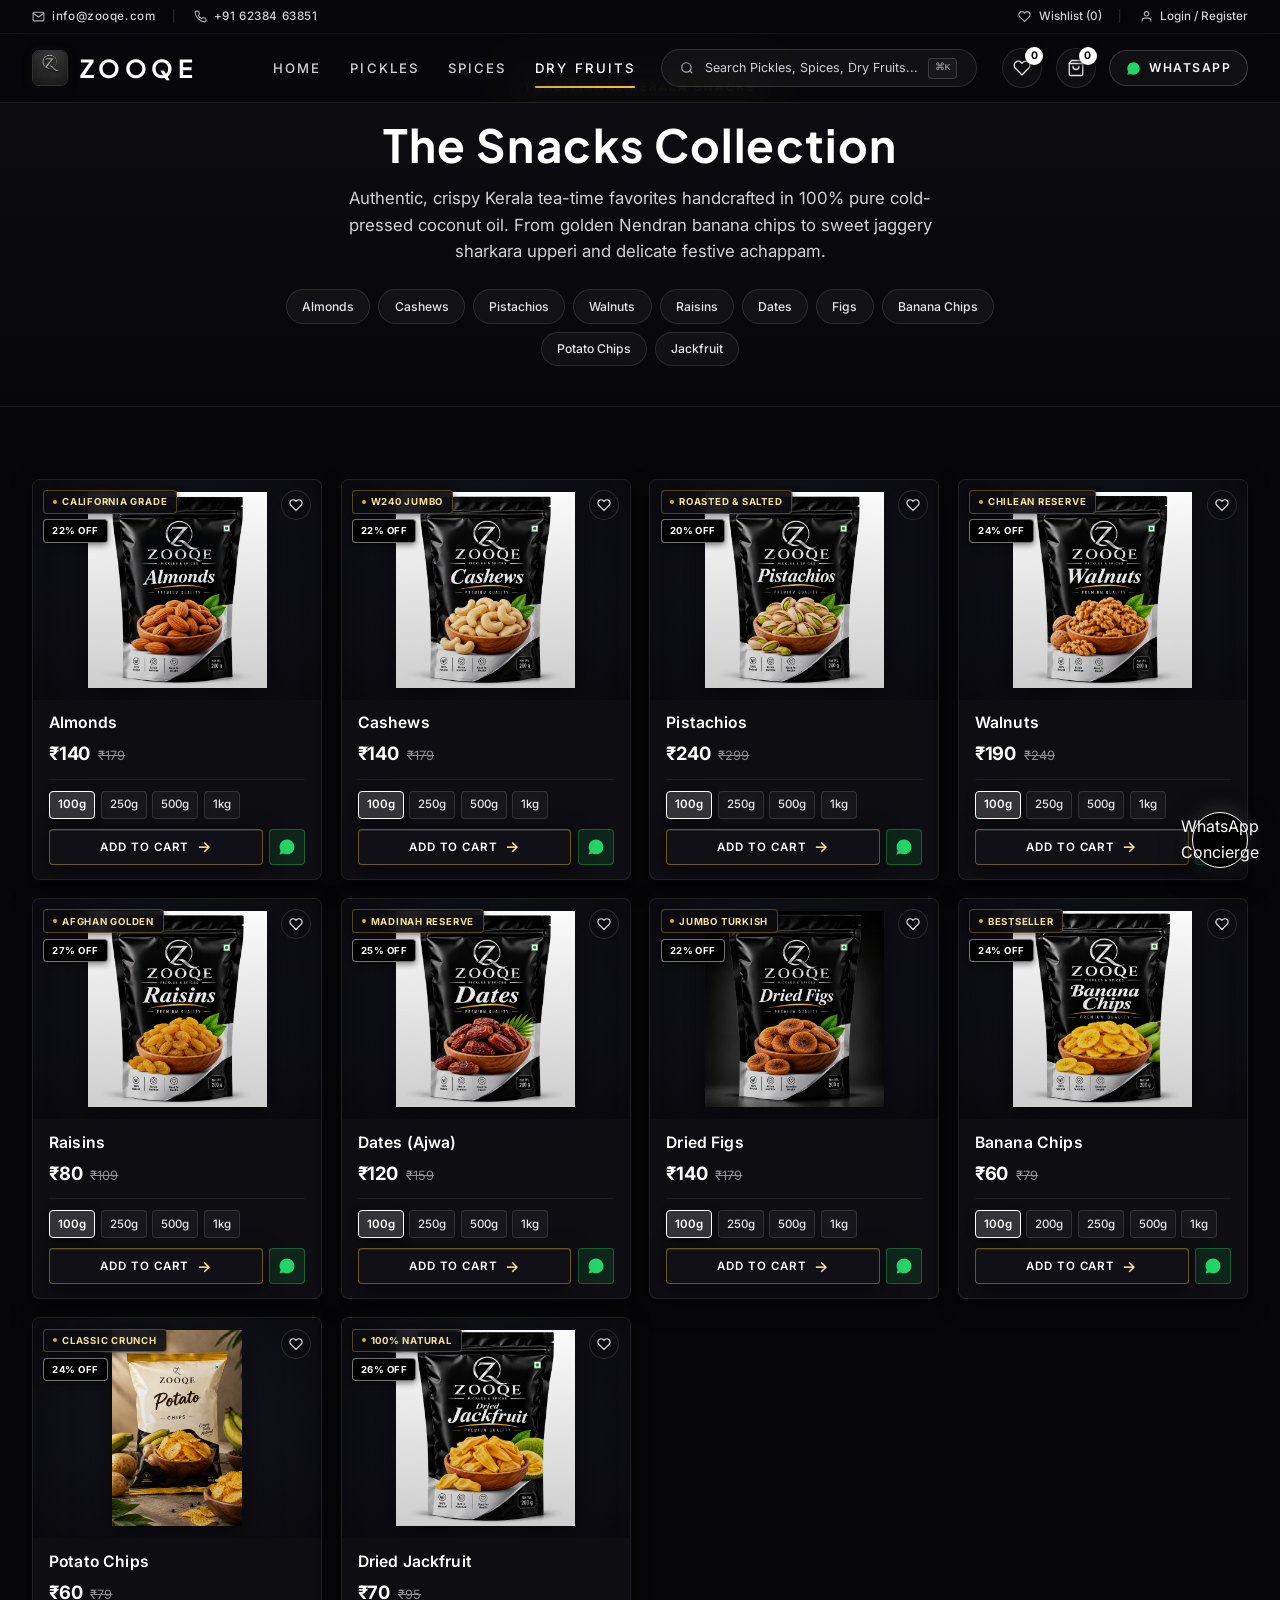
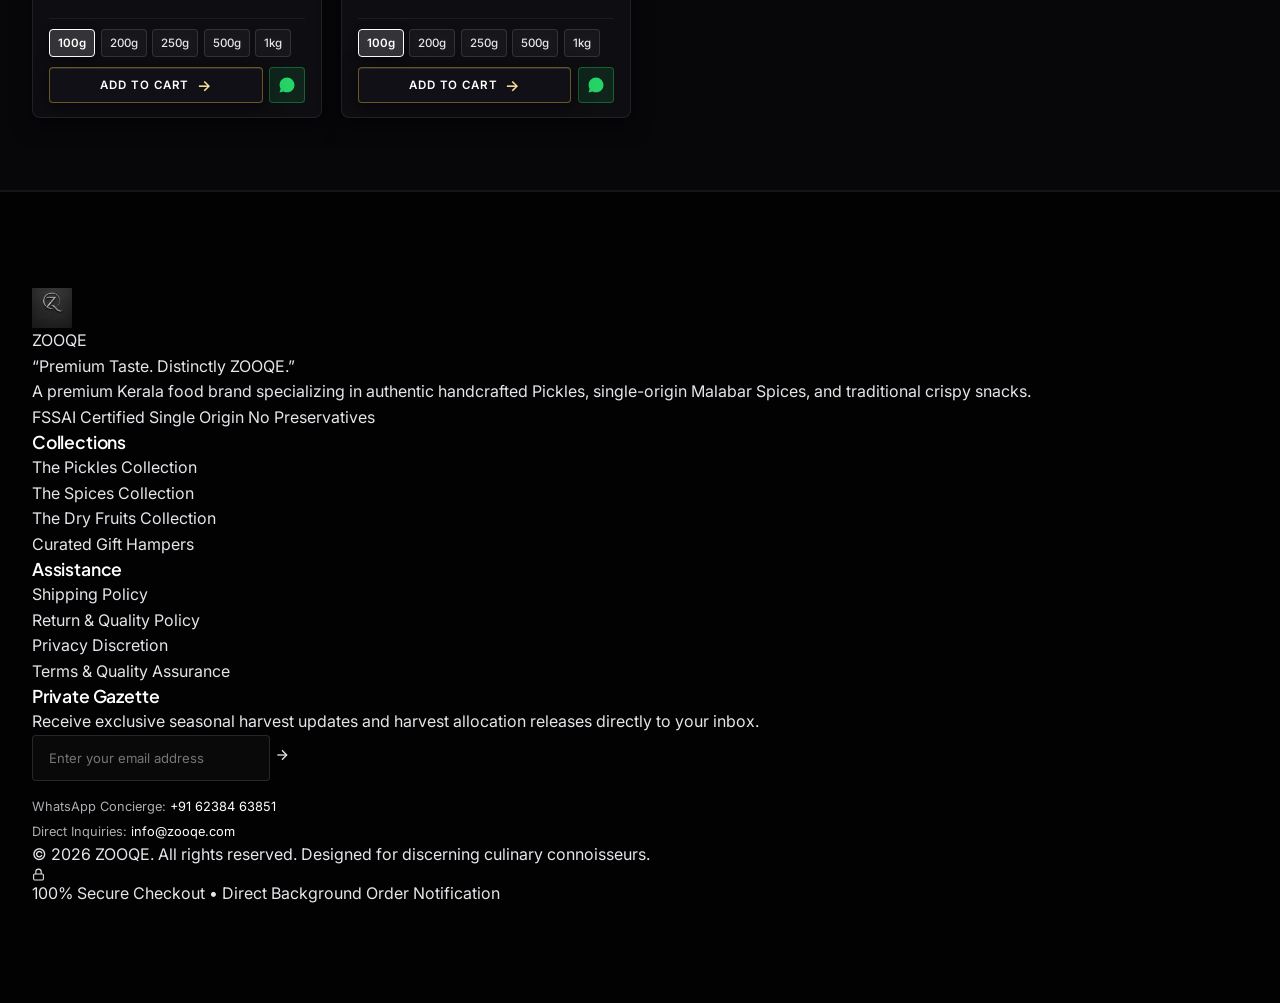
==== dry-fruits.html @ 9f56b043 "Update store UI, pages, components, and assets" ====
<!DOCTYPE html>
<html lang="en">
<head>
  <meta charset="UTF-8" />
  <meta name="viewport" content="width=device-width, initial-scale=1.0, maximum-scale=5.0" />
  <title>Dry Fruits Reserve — Handpicked Premium Nuts & Natural Crisps | ZOOQE</title>
  <meta name="description" content="Discover ZOOQE's premium handpicked dry fruits and nuts: California Almonds, Jumbo Cashews, Pistachios, Walnuts, Afghan Raisins, Ajwa Dates, Figs, and Natural Banana Chips at authentic 100g base pricing." />
  <meta name="keywords" content="Kerala snacks, Banana chips, Nendran upperi, Sharkara upperi, Kerala mixture, Jackfruit chips, Achappam, Kuzhalappam, Pakkavada, Tapioca chips, Coconut oil snacks" />
  <meta name="theme-color" content="#000000" />

  <!-- Open Graph / Social Media -->
  <meta property="og:title" content="Dry Fruits Reserve — Handpicked Premium Nuts & Natural Crisps | ZOOQE" />
  <meta property="og:description" content="Handcrafted Kerala snacks in pure cold-pressed coconut oil. Crispy, authentic, and free from preservatives." />
  <meta property="og:type" content="website" />
  <meta property="og:image" content="assets/logo.png" />

  <!-- Favicon -->
  <link rel="icon" type="image/png" href="assets/logo.png" />
  <link rel="apple-touch-icon" href="assets/logo.png" />

  <!-- Preconnect to Google Fonts -->
  <link rel="preconnect" href="https://fonts.googleapis.com" />
  <link rel="preconnect" href="https://fonts.gstatic.com" crossorigin />

  <!-- Master Stylesheet -->
  <link rel="stylesheet" href="css/main.css?v=2.3" />
</head>
<body>

  <!-- Page Splash Loading Screen -->
  <div id="page-loader" class="page-loader">
    <div class="loader-logo-wrap">
      <img src="assets/logo.png" alt="ZOOQE Monogram" class="loader-logo-img" />
    </div>
    <div class="loader-brand-title">ZOOQE</div>
    <div class="loader-bar"></div>
  </div>

  <!-- Global Backdrop for Drawers -->
  <div id="drawer-backdrop" class="drawer-backdrop"></div>

  <!-- Sticky Luxury Navigation Header with Top Utility Bar -->
  <header id="site-header" class="site-header">
    <!-- Top Utility Bar -->
    <div class="top-utility-bar">
      <div class="top-utility-inner">
        <div class="topbar-left">
          <a href="mailto:info@zooqe.com" class="topbar-link">
            <svg viewBox="0 0 24 24" width="13" height="13" fill="none" stroke="currentColor" stroke-width="2">
              <path d="M4 4h16c1.1 0 2 .9 2 2v12c0 1.1-.9 2-2 2H4c-1.1-0-2-.9-2-2V6c0-1.1.9-2 2-2z"></path>
              <polyline points="22,6 12,13 2,6"></polyline>
            </svg>
            <span>info@zooqe.com</span>
          </a>
          <span class="topbar-sep">|</span>
          <a href="tel:+916238463851" class="topbar-link">
            <svg viewBox="0 0 24 24" width="13" height="13" fill="none" stroke="currentColor" stroke-width="2">
              <path d="M22 16.92v3a2 2 0 0 1-2.18 2 19.79 19.79 0 0 1-8.63-3.07 19.5 19.5 0 0 1-6-6 19.79 19.79 0 0 1-3.07-8.67A2 2 0 0 1 4.11 2h3a2 2 0 0 1 2 1.72 12.84 12.84 0 0 0 .7 2.81 2 2 0 0 1-.45 2.11L8.09 9.91a16 16 0 0 0 6 6l1.27-1.27a2 2 0 0 1 2.11-.45 12.84 12.84 0 0 0 2.81.7A2 2 0 0 1 22 16.92z"></path>
            </svg>
            <span>+91 62384 63851</span>
          </a>
        </div>

        <div class="topbar-right">
          <button type="button" id="topbar-wishlist-link" class="topbar-link topbar-btn">
            <svg viewBox="0 0 24 24" width="13" height="13" fill="none" stroke="currentColor" stroke-width="2">
              <path d="M20.84 4.61a5.5 5.5 0 0 0-7.78 0L12 5.67l-1.06-1.06a5.5 5.5 0 0 0-7.78 7.78l1.06 1.06L12 21.23l7.78-7.78 1.06-1.06a5.5 5.5 0 0 0 0-7.78z"></path>
            </svg>
            <span>Wishlist (<span id="topbar-wishlist-count">0</span>)</span>
          </button>
          <span class="topbar-sep">|</span>
          <button type="button" id="topbar-auth-btn" class="topbar-link topbar-btn topbar-auth-btn">
            <svg viewBox="0 0 24 24" width="13" height="13" fill="none" stroke="currentColor" stroke-width="2">
              <path d="M20 21v-2a4 4 0 0 0-4-4H8a4 4 0 0 0-4 4v2"></path>
              <circle cx="12" cy="7" r="4"></circle>
            </svg>
            <span>Login / Register</span>
          </button>
        </div>
      </div>
    </div>

    <!-- Main Navigation Bar -->
    <div class="navbar-inner">
      <!-- Left: Branding -->
      <a href="index.html" class="nav-brand" aria-label="ZOOQE Home">
        <img src="assets/images/brand/zooqe-emblem.jpg" alt="ZOOQE Emblem" class="nav-brand-emblem" width="36" height="36" />
        <span class="nav-brand-serif">ZOOQE</span>
      </a>

      <!-- Center-Right: Navigation Links, Search, Wishlist, Cart, WhatsApp -->
      <div class="nav-center-right">
        <!-- Desktop Navigation Links: Home, Pickles, Spices, Snacks -->
        <nav class="nav-links" aria-label="Main Navigation">
          <a href="index.html" class="nav-link">Home</a>
          <a href="pickles.html" class="nav-link">Pickles</a>
          <a href="spices.html" class="nav-link">Spices</a>
          <a href="dry-fruits.html" class="nav-link active">Dry Fruits</a>
        </nav>

        <!-- Integrated Pill-Shaped Search Bar -->
        <div class="nav-search-pill" id="nav-search-pill" role="button" tabindex="0" title="Search ZOOQE Products...">
          <svg viewBox="0 0 24 24" width="14" height="14" fill="none" stroke="currentColor" stroke-width="2">
            <circle cx="11" cy="11" r="8"></circle>
            <line x1="21" y1="21" x2="16.65" y2="16.65"></line>
          </svg>
          <span class="nav-search-text">Search Pickles, Spices, Dry Fruits...</span>
          <kbd class="nav-search-kbd">⌘K</kbd>
        </div>

        <!-- Right Action Icons -->
        <div class="nav-actions">
          <button id="nav-search-btn" class="nav-action-btn nav-search-icon-btn" aria-label="Search Catalog" title="Search">
            <svg viewBox="0 0 24 24" fill="none" stroke="currentColor" stroke-linecap="round" stroke-linejoin="round">
              <circle cx="11" cy="11" r="8"></circle>
              <line x1="21" y1="21" x2="16.65" y2="16.65"></line>
            </svg>
          </button>

          <button id="nav-wishlist-btn" class="nav-action-btn" aria-label="View Wishlist" title="Wishlist">
            <svg viewBox="0 0 24 24" fill="none" stroke="currentColor" stroke-linecap="round" stroke-linejoin="round">
              <path d="M20.84 4.61a5.5 5.5 0 0 0-7.78 0L12 5.67l-1.06-1.06a5.5 5.5 0 0 0-7.78 7.78l1.06 1.06L12 21.23l7.78-7.78 1.06-1.06a5.5 5.5 0 0 0 0-7.78z"></path>
            </svg>
            <span id="nav-wishlist-badge" class="nav-badge">0</span>
          </button>

          <button id="nav-cart-btn" class="nav-action-btn" aria-label="View Shopping Cart" title="Cart">
            <svg viewBox="0 0 24 24" fill="none" stroke="currentColor" stroke-linecap="round" stroke-linejoin="round">
              <path d="M6 2L3 6v14a2 2 0 0 0 2 2h14a2 2 0 0 0 2-2V6l-3-4z"></path>
              <line x1="3" y1="6" x2="21" y2="6"></line>
              <path d="M16 10a4 4 0 0 1-8 0"></path>
            </svg>
            <span id="nav-cart-badge" class="nav-badge">0</span>
          </button>

          <button id="nav-whatsapp-btn" class="nav-whatsapp-btn" title="Contact on WhatsApp">
            <svg viewBox="0 0 24 24" fill="currentColor">
              <path d="M12.04 2c-5.46 0-9.91 4.45-9.91 9.91 0 1.75.46 3.45 1.32 4.95L2.05 22l5.25-1.38c1.45.79 3.08 1.21 4.74 1.21 5.46 0 9.91-4.45 9.91-9.91 0-2.65-1.03-5.14-2.9-7.01A9.816 9.816 0 0 0 12.04 2z"></path>
            </svg>
            <span>WHATSAPP</span>
          </button>

          <button id="nav-hamburger" class="nav-hamburger" aria-label="Open Mobile Menu">
            <span></span>
            <span></span>
            <span></span>
          </button>
        </div>
      </div>
    </div>
  </header>

  <!-- Mobile Slide Drawer -->
  <aside id="mobile-drawer" class="mobile-drawer" aria-label="Mobile Navigation">
    <div class="mobile-drawer-header">
      <a href="index.html" class="nav-brand" aria-label="ZOOQE Home">
        <img src="assets/images/brand/zooqe-emblem.jpg" alt="ZOOQE Emblem" class="nav-brand-emblem" width="34" height="34" />
        <span class="nav-brand-serif">ZOOQE</span>
      </a>
      <button id="mobile-drawer-close" class="nav-action-btn" aria-label="Close Menu">✕</button>
    </div>

    <nav class="mobile-drawer-links">
      <a href="index.html" class="mobile-drawer-link">Home <span>→</span></a>
      <a href="pickles.html" class="mobile-drawer-link">Pickles <span>→</span></a>
      <a href="spices.html" class="mobile-drawer-link">Spices <span>→</span></a>
      <a href="snacks.html" class="mobile-drawer-link active">Snacks <span>→</span></a>
      <button type="button" id="mobile-wishlist-btn" class="mobile-drawer-link">Wishlist <span>→</span></button>
      <button type="button" id="mobile-cart-btn" class="mobile-drawer-link">
        Cart <span id="mobile-cart-badge" style="font-size:0.85rem; color:#ffffff;">0</span>
      </button>
      <button type="button" id="mobile-search-btn" class="mobile-drawer-link">Search <span>→</span></button>
    </nav>

    <div class="mobile-drawer-footer">
      <button id="mobile-whatsapp-btn" class="btn-luxury-primary" style="width: 100%; justify-content: center;">
        <svg viewBox="0 0 24 24" width="18" height="18" fill="currentColor">
          <path d="M12.04 2c-5.46 0-9.91 4.45-9.91 9.91 0 1.75.46 3.45 1.32 4.95L2.05 22l5.25-1.38c1.45.79 3.08 1.21 4.74 1.21 5.46 0 9.91-4.45 9.91-9.91 0-2.65-1.03-5.14-2.9-7.01A9.816 9.816 0 0 0 12.04 2z"></path>
        </svg>
        WHATSAPP ENQUIRY
      </button>
    </div>
  </aside>

  <!-- Main Content Wrapper -->
  <main class="site-main">

    <!-- Category Banner Header (Clean, Minimal, Modern) -->
    <section class="category-page-hero">
      <div class="category-hero-inner">
        <div class="category-hero-eyebrow">TRADITIONAL KERALA SNACKS</div>
        <h1 class="category-hero-title">The Snacks Collection</h1>
        <p class="category-hero-desc">
          Authentic, crispy Kerala tea-time favorites handcrafted in 100% pure cold-pressed coconut oil. From golden Nendran banana chips to sweet jaggery sharkara upperi and delicate festive achappam.
        </p>
                <div class="category-quick-filters">
          <a href="#almonds" class="category-filter-pill">Almonds</a>
          <a href="#cashews" class="category-filter-pill">Cashews</a>
          <a href="#pistachios" class="category-filter-pill">Pistachios</a>
          <a href="#walnuts" class="category-filter-pill">Walnuts</a>
          <a href="#raisins" class="category-filter-pill">Raisins</a>
          <a href="#dates-ajwa" class="category-filter-pill">Dates</a>
          <a href="#dried-figs" class="category-filter-pill">Figs</a>
          <a href="#banana-chips" class="category-filter-pill">Banana Chips</a>
          <a href="#potato-chips" class="category-filter-pill">Potato Chips</a>
          <a href="#dried-jackfruit" class="category-filter-pill">Jackfruit</a>
        </div>
      </div>
    </section>

    <!-- Snacks Grid Section (Displays 8 Authentic Kerala Snacks) -->
    <section class="snacks-collection-section" style="border-top: none;">
      <div class="section-container">

        <div class="snacks-grid dryfruits-grid">

          <!-- 1. Almonds -->
          <div class="snack-card dryfruit-card" id="almonds" data-product-id="almonds">
            <div class="snack-card-media-wrap">
              <div class="snack-image-aspect">
                <img src="images/almonds.png" alt="ZOOQE Luxury Almonds" class="snack-card-img dryfruit-card-img" loading="lazy" />
                <div class="snack-card-overlay"></div>
              </div>
              <div class="snack-card-badges">
                <div class="snack-card-badge">CALIFORNIA GRADE</div>
                <span class="snack-save-pill">22% OFF</span>
              </div>
              <button type="button" class="snack-card-wishlist-btn" aria-label="Add to Wishlist" title="Add to Wishlist">
                <svg viewBox="0 0 24 24" fill="none" stroke="currentColor" stroke-width="2">
                  <path d="M20.84 4.61a5.5 5.5 0 0 0-7.78 0L12 5.67l-1.06-1.06a5.5 5.5 0 0 0-7.78 7.78l1.06 1.06L12 21.23l7.78-7.78 1.06-1.06a5.5 5.5 0 0 0 0-7.78z"></path>
                </svg>
              </button>
            </div>
            <div class="snack-card-content">
              <div class="snack-card-top-info">
                <h3 class="snack-card-title">Almonds</h3>
                <div class="snack-card-pricing-row">
                  <div class="snack-price-cluster">
                    <span class="snack-current-price">₹140</span>
                    <span class="snack-mrp-price">₹179</span>
                  </div>
                </div>
              </div>
              <div class="snack-card-bottom-block">
                <div class="snack-weight-selector-wrap">
                  <div class="snack-weight-pills">
                    <button type="button" class="snack-weight-btn active" data-size="100g" data-price="140" data-mrp="179">100g</button>
                    <button type="button" class="snack-weight-btn" data-size="250g" data-price="350" data-mrp="448">250g</button>
                    <button type="button" class="snack-weight-btn" data-size="500g" data-price="700" data-mrp="895">500g</button>
                    <button type="button" class="snack-weight-btn" data-size="1kg" data-price="1400" data-mrp="1790">1kg</button>
                  </div>
                </div>
                <div class="snack-card-cta-wrap">
                  <div class="card-cta-actions-row">
                    <button type="button" class="btn-archive-cta snack-card-add-btn" data-product-id="almonds">
                      <span class="btn-archive-text">ADD TO CART</span>
                      <span class="btn-archive-arrow">→</span>
                      <span class="btn-archive-underline"></span>
                    </button>
                    <button type="button" class="card-wa-btn snack-card-wa-btn" title="Order on WhatsApp" aria-label="Order Almonds on WhatsApp">
                      <svg viewBox="0 0 24 24" fill="currentColor">
                        <path d="M12.04 2c-5.46 0-9.91 4.45-9.91 9.91 0 1.75.46 3.45 1.32 4.95L2.05 22l5.25-1.38c1.45.79 3.08 1.21 4.74 1.21 5.46 0 9.91-4.45 9.91-9.91 0-2.65-1.03-5.14-2.9-7.01A9.816 9.816 0 0 0 12.04 2z"></path>
                      </svg>
                    </button>
                  </div>
                </div>
              </div>
            </div>
          </div>

          <!-- 2. Cashews -->
          <div class="snack-card dryfruit-card" id="cashews" data-product-id="cashews">
            <div class="snack-card-media-wrap">
              <div class="snack-image-aspect">
                <img src="images/cashews.png" alt="ZOOQE Luxury Cashews" class="snack-card-img dryfruit-card-img" loading="lazy" />
                <div class="snack-card-overlay"></div>
              </div>
              <div class="snack-card-badges">
                <div class="snack-card-badge">W240 JUMBO</div>
                <span class="snack-save-pill">22% OFF</span>
              </div>
              <button type="button" class="snack-card-wishlist-btn" aria-label="Add to Wishlist" title="Add to Wishlist">
                <svg viewBox="0 0 24 24" fill="none" stroke="currentColor" stroke-width="2">
                  <path d="M20.84 4.61a5.5 5.5 0 0 0-7.78 0L12 5.67l-1.06-1.06a5.5 5.5 0 0 0-7.78 7.78l1.06 1.06L12 21.23l7.78-7.78 1.06-1.06a5.5 5.5 0 0 0 0-7.78z"></path>
                </svg>
              </button>
            </div>
            <div class="snack-card-content">
              <div class="snack-card-top-info">
                <h3 class="snack-card-title">Cashews</h3>
                <div class="snack-card-pricing-row">
                  <div class="snack-price-cluster">
                    <span class="snack-current-price">₹140</span>
                    <span class="snack-mrp-price">₹179</span>
                  </div>
                </div>
              </div>
              <div class="snack-card-bottom-block">
                <div class="snack-weight-selector-wrap">
                  <div class="snack-weight-pills">
                    <button type="button" class="snack-weight-btn active" data-size="100g" data-price="140" data-mrp="179">100g</button>
                    <button type="button" class="snack-weight-btn" data-size="250g" data-price="350" data-mrp="448">250g</button>
                    <button type="button" class="snack-weight-btn" data-size="500g" data-price="700" data-mrp="895">500g</button>
                    <button type="button" class="snack-weight-btn" data-size="1kg" data-price="1400" data-mrp="1790">1kg</button>
                  </div>
                </div>
                <div class="snack-card-cta-wrap">
                  <div class="card-cta-actions-row">
                    <button type="button" class="btn-archive-cta snack-card-add-btn" data-product-id="cashews">
                      <span class="btn-archive-text">ADD TO CART</span>
                      <span class="btn-archive-arrow">→</span>
                      <span class="btn-archive-underline"></span>
                    </button>
                    <button type="button" class="card-wa-btn snack-card-wa-btn" title="Order on WhatsApp" aria-label="Order Cashews on WhatsApp">
                      <svg viewBox="0 0 24 24" fill="currentColor">
                        <path d="M12.04 2c-5.46 0-9.91 4.45-9.91 9.91 0 1.75.46 3.45 1.32 4.95L2.05 22l5.25-1.38c1.45.79 3.08 1.21 4.74 1.21 5.46 0 9.91-4.45 9.91-9.91 0-2.65-1.03-5.14-2.9-7.01A9.816 9.816 0 0 0 12.04 2z"></path>
                      </svg>
                    </button>
                  </div>
                </div>
              </div>
            </div>
          </div>

          <!-- 3. Pistachios -->
          <div class="snack-card dryfruit-card" id="pistachios" data-product-id="pistachios">
            <div class="snack-card-media-wrap">
              <div class="snack-image-aspect">
                <img src="images/pistachios.png" alt="ZOOQE Luxury Pistachios" class="snack-card-img dryfruit-card-img" loading="lazy" />
                <div class="snack-card-overlay"></div>
              </div>
              <div class="snack-card-badges">
                <div class="snack-card-badge">ROASTED & SALTED</div>
                <span class="snack-save-pill">20% OFF</span>
              </div>
              <button type="button" class="snack-card-wishlist-btn" aria-label="Add to Wishlist" title="Add to Wishlist">
                <svg viewBox="0 0 24 24" fill="none" stroke="currentColor" stroke-width="2">
                  <path d="M20.84 4.61a5.5 5.5 0 0 0-7.78 0L12 5.67l-1.06-1.06a5.5 5.5 0 0 0-7.78 7.78l1.06 1.06L12 21.23l7.78-7.78 1.06-1.06a5.5 5.5 0 0 0 0-7.78z"></path>
                </svg>
              </button>
            </div>
            <div class="snack-card-content">
              <div class="snack-card-top-info">
                <h3 class="snack-card-title">Pistachios</h3>
                <div class="snack-card-pricing-row">
                  <div class="snack-price-cluster">
                    <span class="snack-current-price">₹240</span>
                    <span class="snack-mrp-price">₹299</span>
                  </div>
                </div>
              </div>
              <div class="snack-card-bottom-block">
                <div class="snack-weight-selector-wrap">
                  <div class="snack-weight-pills">
                    <button type="button" class="snack-weight-btn active" data-size="100g" data-price="240" data-mrp="299">100g</button>
                    <button type="button" class="snack-weight-btn" data-size="250g" data-price="600" data-mrp="748">250g</button>
                    <button type="button" class="snack-weight-btn" data-size="500g" data-price="1200" data-mrp="1495">500g</button>
                    <button type="button" class="snack-weight-btn" data-size="1kg" data-price="2400" data-mrp="2990">1kg</button>
                  </div>
                </div>
                <div class="snack-card-cta-wrap">
                  <div class="card-cta-actions-row">
                    <button type="button" class="btn-archive-cta snack-card-add-btn" data-product-id="pistachios">
                      <span class="btn-archive-text">ADD TO CART</span>
                      <span class="btn-archive-arrow">→</span>
                      <span class="btn-archive-underline"></span>
                    </button>
                    <button type="button" class="card-wa-btn snack-card-wa-btn" title="Order on WhatsApp" aria-label="Order Pistachios on WhatsApp">
                      <svg viewBox="0 0 24 24" fill="currentColor">
                        <path d="M12.04 2c-5.46 0-9.91 4.45-9.91 9.91 0 1.75.46 3.45 1.32 4.95L2.05 22l5.25-1.38c1.45.79 3.08 1.21 4.74 1.21 5.46 0 9.91-4.45 9.91-9.91 0-2.65-1.03-5.14-2.9-7.01A9.816 9.816 0 0 0 12.04 2z"></path>
                      </svg>
                    </button>
                  </div>
                </div>
              </div>
            </div>
          </div>

          <!-- 4. Walnuts -->
          <div class="snack-card dryfruit-card" id="walnuts" data-product-id="walnuts">
            <div class="snack-card-media-wrap">
              <div class="snack-image-aspect">
                <img src="images/walnuts.png" alt="ZOOQE Luxury Walnuts" class="snack-card-img dryfruit-card-img" loading="lazy" />
                <div class="snack-card-overlay"></div>
              </div>
              <div class="snack-card-badges">
                <div class="snack-card-badge">CHILEAN RESERVE</div>
                <span class="snack-save-pill">24% OFF</span>
              </div>
              <button type="button" class="snack-card-wishlist-btn" aria-label="Add to Wishlist" title="Add to Wishlist">
                <svg viewBox="0 0 24 24" fill="none" stroke="currentColor" stroke-width="2">
                  <path d="M20.84 4.61a5.5 5.5 0 0 0-7.78 0L12 5.67l-1.06-1.06a5.5 5.5 0 0 0-7.78 7.78l1.06 1.06L12 21.23l7.78-7.78 1.06-1.06a5.5 5.5 0 0 0 0-7.78z"></path>
                </svg>
              </button>
            </div>
            <div class="snack-card-content">
              <div class="snack-card-top-info">
                <h3 class="snack-card-title">Walnuts</h3>
                <div class="snack-card-pricing-row">
                  <div class="snack-price-cluster">
                    <span class="snack-current-price">₹190</span>
                    <span class="snack-mrp-price">₹249</span>
                  </div>
                </div>
              </div>
              <div class="snack-card-bottom-block">
                <div class="snack-weight-selector-wrap">
                  <div class="snack-weight-pills">
                    <button type="button" class="snack-weight-btn active" data-size="100g" data-price="190" data-mrp="249">100g</button>
                    <button type="button" class="snack-weight-btn" data-size="250g" data-price="475" data-mrp="623">250g</button>
                    <button type="button" class="snack-weight-btn" data-size="500g" data-price="950" data-mrp="1245">500g</button>
                    <button type="button" class="snack-weight-btn" data-size="1kg" data-price="1900" data-mrp="2490">1kg</button>
                  </div>
                </div>
                <div class="snack-card-cta-wrap">
                  <div class="card-cta-actions-row">
                    <button type="button" class="btn-archive-cta snack-card-add-btn" data-product-id="walnuts">
                      <span class="btn-archive-text">ADD TO CART</span>
                      <span class="btn-archive-arrow">→</span>
                      <span class="btn-archive-underline"></span>
                    </button>
                    <button type="button" class="card-wa-btn snack-card-wa-btn" title="Order on WhatsApp" aria-label="Order Walnuts on WhatsApp">
                      <svg viewBox="0 0 24 24" fill="currentColor">
                        <path d="M12.04 2c-5.46 0-9.91 4.45-9.91 9.91 0 1.75.46 3.45 1.32 4.95L2.05 22l5.25-1.38c1.45.79 3.08 1.21 4.74 1.21 5.46 0 9.91-4.45 9.91-9.91 0-2.65-1.03-5.14-2.9-7.01A9.816 9.816 0 0 0 12.04 2z"></path>
                      </svg>
                    </button>
                  </div>
                </div>
              </div>
            </div>
          </div>

          <!-- 5. Raisins -->
          <div class="snack-card dryfruit-card" id="raisins" data-product-id="raisins">
            <div class="snack-card-media-wrap">
              <div class="snack-image-aspect">
                <img src="images/raisins.png" alt="ZOOQE Luxury Raisins" class="snack-card-img dryfruit-card-img" loading="lazy" />
                <div class="snack-card-overlay"></div>
              </div>
              <div class="snack-card-badges">
                <div class="snack-card-badge">AFGHAN GOLDEN</div>
                <span class="snack-save-pill">27% OFF</span>
              </div>
              <button type="button" class="snack-card-wishlist-btn" aria-label="Add to Wishlist" title="Add to Wishlist">
                <svg viewBox="0 0 24 24" fill="none" stroke="currentColor" stroke-width="2">
                  <path d="M20.84 4.61a5.5 5.5 0 0 0-7.78 0L12 5.67l-1.06-1.06a5.5 5.5 0 0 0-7.78 7.78l1.06 1.06L12 21.23l7.78-7.78 1.06-1.06a5.5 5.5 0 0 0 0-7.78z"></path>
                </svg>
              </button>
            </div>
            <div class="snack-card-content">
              <div class="snack-card-top-info">
                <h3 class="snack-card-title">Raisins</h3>
                <div class="snack-card-pricing-row">
                  <div class="snack-price-cluster">
                    <span class="snack-current-price">₹80</span>
                    <span class="snack-mrp-price">₹109</span>
                  </div>
                </div>
              </div>
              <div class="snack-card-bottom-block">
                <div class="snack-weight-selector-wrap">
                  <div class="snack-weight-pills">
                    <button type="button" class="snack-weight-btn active" data-size="100g" data-price="80" data-mrp="109">100g</button>
                    <button type="button" class="snack-weight-btn" data-size="250g" data-price="200" data-mrp="273">250g</button>
                    <button type="button" class="snack-weight-btn" data-size="500g" data-price="400" data-mrp="545">500g</button>
                    <button type="button" class="snack-weight-btn" data-size="1kg" data-price="800" data-mrp="1090">1kg</button>
                  </div>
                </div>
                <div class="snack-card-cta-wrap">
                  <div class="card-cta-actions-row">
                    <button type="button" class="btn-archive-cta snack-card-add-btn" data-product-id="raisins">
                      <span class="btn-archive-text">ADD TO CART</span>
                      <span class="btn-archive-arrow">→</span>
                      <span class="btn-archive-underline"></span>
                    </button>
                    <button type="button" class="card-wa-btn snack-card-wa-btn" title="Order on WhatsApp" aria-label="Order Raisins on WhatsApp">
                      <svg viewBox="0 0 24 24" fill="currentColor">
                        <path d="M12.04 2c-5.46 0-9.91 4.45-9.91 9.91 0 1.75.46 3.45 1.32 4.95L2.05 22l5.25-1.38c1.45.79 3.08 1.21 4.74 1.21 5.46 0 9.91-4.45 9.91-9.91 0-2.65-1.03-5.14-2.9-7.01A9.816 9.816 0 0 0 12.04 2z"></path>
                      </svg>
                    </button>
                  </div>
                </div>
              </div>
            </div>
          </div>

          <!-- 6. Dates (Ajwa) -->
          <div class="snack-card dryfruit-card" id="dates-ajwa" data-product-id="dates-ajwa">
            <div class="snack-card-media-wrap">
              <div class="snack-image-aspect">
                <img src="images/dates.png" alt="ZOOQE Luxury Dates (Ajwa)" class="snack-card-img dryfruit-card-img" loading="lazy" />
                <div class="snack-card-overlay"></div>
              </div>
              <div class="snack-card-badges">
                <div class="snack-card-badge">MADINAH RESERVE</div>
                <span class="snack-save-pill">25% OFF</span>
              </div>
              <button type="button" class="snack-card-wishlist-btn" aria-label="Add to Wishlist" title="Add to Wishlist">
                <svg viewBox="0 0 24 24" fill="none" stroke="currentColor" stroke-width="2">
                  <path d="M20.84 4.61a5.5 5.5 0 0 0-7.78 0L12 5.67l-1.06-1.06a5.5 5.5 0 0 0-7.78 7.78l1.06 1.06L12 21.23l7.78-7.78 1.06-1.06a5.5 5.5 0 0 0 0-7.78z"></path>
                </svg>
              </button>
            </div>
            <div class="snack-card-content">
              <div class="snack-card-top-info">
                <h3 class="snack-card-title">Dates (Ajwa)</h3>
                <div class="snack-card-pricing-row">
                  <div class="snack-price-cluster">
                    <span class="snack-current-price">₹120</span>
                    <span class="snack-mrp-price">₹159</span>
                  </div>
                </div>
              </div>
              <div class="snack-card-bottom-block">
                <div class="snack-weight-selector-wrap">
                  <div class="snack-weight-pills">
                    <button type="button" class="snack-weight-btn active" data-size="100g" data-price="120" data-mrp="159">100g</button>
                    <button type="button" class="snack-weight-btn" data-size="250g" data-price="300" data-mrp="398">250g</button>
                    <button type="button" class="snack-weight-btn" data-size="500g" data-price="600" data-mrp="795">500g</button>
                    <button type="button" class="snack-weight-btn" data-size="1kg" data-price="1200" data-mrp="1590">1kg</button>
                  </div>
                </div>
                <div class="snack-card-cta-wrap">
                  <div class="card-cta-actions-row">
                    <button type="button" class="btn-archive-cta snack-card-add-btn" data-product-id="dates-ajwa">
                      <span class="btn-archive-text">ADD TO CART</span>
                      <span class="btn-archive-arrow">→</span>
                      <span class="btn-archive-underline"></span>
                    </button>
                    <button type="button" class="card-wa-btn snack-card-wa-btn" title="Order on WhatsApp" aria-label="Order Dates (Ajwa) on WhatsApp">
                      <svg viewBox="0 0 24 24" fill="currentColor">
                        <path d="M12.04 2c-5.46 0-9.91 4.45-9.91 9.91 0 1.75.46 3.45 1.32 4.95L2.05 22l5.25-1.38c1.45.79 3.08 1.21 4.74 1.21 5.46 0 9.91-4.45 9.91-9.91 0-2.65-1.03-5.14-2.9-7.01A9.816 9.816 0 0 0 12.04 2z"></path>
                      </svg>
                    </button>
                  </div>
                </div>
              </div>
            </div>
          </div>

          <!-- 7. Dried Figs -->
          <div class="snack-card dryfruit-card" id="dried-figs" data-product-id="dried-figs">
            <div class="snack-card-media-wrap">
              <div class="snack-image-aspect">
                <img src="images/figs.png" alt="ZOOQE Luxury Dried Figs" class="snack-card-img dryfruit-card-img" loading="lazy" />
                <div class="snack-card-overlay"></div>
              </div>
              <div class="snack-card-badges">
                <div class="snack-card-badge">JUMBO TURKISH</div>
                <span class="snack-save-pill">22% OFF</span>
              </div>
              <button type="button" class="snack-card-wishlist-btn" aria-label="Add to Wishlist" title="Add to Wishlist">
                <svg viewBox="0 0 24 24" fill="none" stroke="currentColor" stroke-width="2">
                  <path d="M20.84 4.61a5.5 5.5 0 0 0-7.78 0L12 5.67l-1.06-1.06a5.5 5.5 0 0 0-7.78 7.78l1.06 1.06L12 21.23l7.78-7.78 1.06-1.06a5.5 5.5 0 0 0 0-7.78z"></path>
                </svg>
              </button>
            </div>
            <div class="snack-card-content">
              <div class="snack-card-top-info">
                <h3 class="snack-card-title">Dried Figs</h3>
                <div class="snack-card-pricing-row">
                  <div class="snack-price-cluster">
                    <span class="snack-current-price">₹140</span>
                    <span class="snack-mrp-price">₹179</span>
                  </div>
                </div>
              </div>
              <div class="snack-card-bottom-block">
                <div class="snack-weight-selector-wrap">
                  <div class="snack-weight-pills">
                    <button type="button" class="snack-weight-btn active" data-size="100g" data-price="140" data-mrp="179">100g</button>
                    <button type="button" class="snack-weight-btn" data-size="250g" data-price="350" data-mrp="448">250g</button>
                    <button type="button" class="snack-weight-btn" data-size="500g" data-price="700" data-mrp="895">500g</button>
                    <button type="button" class="snack-weight-btn" data-size="1kg" data-price="1400" data-mrp="1790">1kg</button>
                  </div>
                </div>
                <div class="snack-card-cta-wrap">
                  <div class="card-cta-actions-row">
                    <button type="button" class="btn-archive-cta snack-card-add-btn" data-product-id="dried-figs">
                      <span class="btn-archive-text">ADD TO CART</span>
                      <span class="btn-archive-arrow">→</span>
                      <span class="btn-archive-underline"></span>
                    </button>
                    <button type="button" class="card-wa-btn snack-card-wa-btn" title="Order on WhatsApp" aria-label="Order Dried Figs on WhatsApp">
                      <svg viewBox="0 0 24 24" fill="currentColor">
                        <path d="M12.04 2c-5.46 0-9.91 4.45-9.91 9.91 0 1.75.46 3.45 1.32 4.95L2.05 22l5.25-1.38c1.45.79 3.08 1.21 4.74 1.21 5.46 0 9.91-4.45 9.91-9.91 0-2.65-1.03-5.14-2.9-7.01A9.816 9.816 0 0 0 12.04 2z"></path>
                      </svg>
                    </button>
                  </div>
                </div>
              </div>
            </div>
          </div>

          <!-- 8. Banana Chips -->
          <div class="snack-card dryfruit-card" id="banana-chips" data-product-id="banana-chips">
            <div class="snack-card-media-wrap">
              <div class="snack-image-aspect">
                <img src="images/banana-chips.jpg" alt="ZOOQE Authentic Kerala Golden Banana Chips" class="snack-card-img dryfruit-card-img" loading="lazy" />
                <div class="snack-card-overlay"></div>
              </div>
              <div class="snack-card-badges">
                <div class="snack-card-badge">BESTSELLER</div>
                <span class="snack-save-pill">24% OFF</span>
              </div>
              <button type="button" class="snack-card-wishlist-btn" aria-label="Add to Wishlist" title="Add to Wishlist">
                <svg viewBox="0 0 24 24" fill="none" stroke="currentColor" stroke-width="2">
                  <path d="M20.84 4.61a5.5 5.5 0 0 0-7.78 0L12 5.67l-1.06-1.06a5.5 5.5 0 0 0-7.78 7.78l1.06 1.06L12 21.23l7.78-7.78 1.06-1.06a5.5 5.5 0 0 0 0-7.78z"></path>
                </svg>
              </button>
            </div>
            <div class="snack-card-content">
              <div class="snack-card-top-info">
                <h3 class="snack-card-title">Banana Chips</h3>
                <div class="snack-card-pricing-row">
                  <div class="snack-price-cluster">
                    <span class="snack-current-price">₹60</span>
                    <span class="snack-mrp-price">₹79</span>
                  </div>
                </div>
              </div>
              <div class="snack-card-bottom-block">
                <div class="snack-weight-selector-wrap">
                  <div class="snack-weight-pills">
                    <button type="button" class="snack-weight-btn active" data-size="100g" data-price="60" data-mrp="79">100g</button>
                    <button type="button" class="snack-weight-btn" data-size="200g" data-price="120" data-mrp="158">200g</button>
                    <button type="button" class="snack-weight-btn" data-size="250g" data-price="150" data-mrp="198">250g</button>
                    <button type="button" class="snack-weight-btn" data-size="500g" data-price="300" data-mrp="395">500g</button>
                    <button type="button" class="snack-weight-btn" data-size="1kg" data-price="600" data-mrp="790">1kg</button>
                  </div>
                </div>
                <div class="snack-card-cta-wrap">
                  <div class="card-cta-actions-row">
                    <button type="button" class="btn-archive-cta snack-card-add-btn" data-product-id="banana-chips">
                      <span class="btn-archive-text">ADD TO CART</span>
                      <span class="btn-archive-arrow">→</span>
                      <span class="btn-archive-underline"></span>
                    </button>
                    <button type="button" class="card-wa-btn snack-card-wa-btn" title="Order on WhatsApp" aria-label="Order Banana Chips on WhatsApp">
                      <svg viewBox="0 0 24 24" fill="currentColor">
                        <path d="M12.04 2c-5.46 0-9.91 4.45-9.91 9.91 0 1.75.46 3.45 1.32 4.95L2.05 22l5.25-1.38c1.45.79 3.08 1.21 4.74 1.21 5.46 0 9.91-4.45 9.91-9.91 0-2.65-1.03-5.14-2.9-7.01A9.816 9.816 0 0 0 12.04 2z"></path>
                      </svg>
                    </button>
                  </div>
                </div>
              </div>
            </div>
          </div>

          <!-- 9. Potato Chips -->
          <div class="snack-card dryfruit-card" id="potato-chips" data-product-id="potato-chips">
            <div class="snack-card-media-wrap">
              <div class="snack-image-aspect">
                <img src="images/potato-chips.jpg" alt="ZOOQE Thin-Cut Golden Salted Potato Chips" class="snack-card-img dryfruit-card-img" loading="lazy" />
                <div class="snack-card-overlay"></div>
              </div>
              <div class="snack-card-badges">
                <div class="snack-card-badge">CLASSIC CRUNCH</div>
                <span class="snack-save-pill">24% OFF</span>
              </div>
              <button type="button" class="snack-card-wishlist-btn" aria-label="Add to Wishlist" title="Add to Wishlist">
                <svg viewBox="0 0 24 24" fill="none" stroke="currentColor" stroke-width="2">
                  <path d="M20.84 4.61a5.5 5.5 0 0 0-7.78 0L12 5.67l-1.06-1.06a5.5 5.5 0 0 0-7.78 7.78l1.06 1.06L12 21.23l7.78-7.78 1.06-1.06a5.5 5.5 0 0 0 0-7.78z"></path>
                </svg>
              </button>
            </div>
            <div class="snack-card-content">
              <div class="snack-card-top-info">
                <h3 class="snack-card-title">Potato Chips</h3>
                <div class="snack-card-pricing-row">
                  <div class="snack-price-cluster">
                    <span class="snack-current-price">₹60</span>
                    <span class="snack-mrp-price">₹79</span>
                  </div>
                </div>
              </div>
              <div class="snack-card-bottom-block">
                <div class="snack-weight-selector-wrap">
                  <div class="snack-weight-pills">
                    <button type="button" class="snack-weight-btn active" data-size="100g" data-price="60" data-mrp="79">100g</button>
                    <button type="button" class="snack-weight-btn" data-size="200g" data-price="120" data-mrp="158">200g</button>
                    <button type="button" class="snack-weight-btn" data-size="250g" data-price="150" data-mrp="198">250g</button>
                    <button type="button" class="snack-weight-btn" data-size="500g" data-price="300" data-mrp="395">500g</button>
                    <button type="button" class="snack-weight-btn" data-size="1kg" data-price="600" data-mrp="790">1kg</button>
                  </div>
                </div>
                <div class="snack-card-cta-wrap">
                  <div class="card-cta-actions-row">
                    <button type="button" class="btn-archive-cta snack-card-add-btn" data-product-id="potato-chips">
                      <span class="btn-archive-text">ADD TO CART</span>
                      <span class="btn-archive-arrow">→</span>
                      <span class="btn-archive-underline"></span>
                    </button>
                    <button type="button" class="card-wa-btn snack-card-wa-btn" title="Order on WhatsApp" aria-label="Order Potato Chips on WhatsApp">
                      <svg viewBox="0 0 24 24" fill="currentColor">
                        <path d="M12.04 2c-5.46 0-9.91 4.45-9.91 9.91 0 1.75.46 3.45 1.32 4.95L2.05 22l5.25-1.38c1.45.79 3.08 1.21 4.74 1.21 5.46 0 9.91-4.45 9.91-9.91 0-2.65-1.03-5.14-2.9-7.01A9.816 9.816 0 0 0 12.04 2z"></path>
                      </svg>
                    </button>
                  </div>
                </div>
              </div>
            </div>
          </div>

          <!-- 10. Dried Jackfruit -->
          <div class="snack-card dryfruit-card" id="dried-jackfruit" data-product-id="dried-jackfruit">
            <div class="snack-card-media-wrap">
              <div class="snack-image-aspect">
                <img src="images/dried-jackfruit.jpg" alt="ZOOQE Pure Dehydrated Wild Jackfruit" class="snack-card-img dryfruit-card-img" loading="lazy" />
                <div class="snack-card-overlay"></div>
              </div>
              <div class="snack-card-badges">
                <div class="snack-card-badge">100% NATURAL</div>
                <span class="snack-save-pill">26% OFF</span>
              </div>
              <button type="button" class="snack-card-wishlist-btn" aria-label="Add to Wishlist" title="Add to Wishlist">
                <svg viewBox="0 0 24 24" fill="none" stroke="currentColor" stroke-width="2">
                  <path d="M20.84 4.61a5.5 5.5 0 0 0-7.78 0L12 5.67l-1.06-1.06a5.5 5.5 0 0 0-7.78 7.78l1.06 1.06L12 21.23l7.78-7.78 1.06-1.06a5.5 5.5 0 0 0 0-7.78z"></path>
                </svg>
              </button>
            </div>
            <div class="snack-card-content">
              <div class="snack-card-top-info">
                <h3 class="snack-card-title">Dried Jackfruit</h3>
                <div class="snack-card-pricing-row">
                  <div class="snack-price-cluster">
                    <span class="snack-current-price">₹70</span>
                    <span class="snack-mrp-price">₹95</span>
                  </div>
                </div>
              </div>
              <div class="snack-card-bottom-block">
                <div class="snack-weight-selector-wrap">
                  <div class="snack-weight-pills">
                    <button type="button" class="snack-weight-btn active" data-size="100g" data-price="70" data-mrp="95">100g</button>
                    <button type="button" class="snack-weight-btn" data-size="200g" data-price="140" data-mrp="190">200g</button>
                    <button type="button" class="snack-weight-btn" data-size="250g" data-price="175" data-mrp="238">250g</button>
                    <button type="button" class="snack-weight-btn" data-size="500g" data-price="350" data-mrp="475">500g</button>
                    <button type="button" class="snack-weight-btn" data-size="1kg" data-price="700" data-mrp="950">1kg</button>
                  </div>
                </div>
                <div class="snack-card-cta-wrap">
                  <div class="card-cta-actions-row">
                    <button type="button" class="btn-archive-cta snack-card-add-btn" data-product-id="dried-jackfruit">
                      <span class="btn-archive-text">ADD TO CART</span>
                      <span class="btn-archive-arrow">→</span>
                      <span class="btn-archive-underline"></span>
                    </button>
                    <button type="button" class="card-wa-btn snack-card-wa-btn" title="Order on WhatsApp" aria-label="Order Dried Jackfruit on WhatsApp">
                      <svg viewBox="0 0 24 24" fill="currentColor">
                        <path d="M12.04 2c-5.46 0-9.91 4.45-9.91 9.91 0 1.75.46 3.45 1.32 4.95L2.05 22l5.25-1.38c1.45.79 3.08 1.21 4.74 1.21 5.46 0 9.91-4.45 9.91-9.91 0-2.65-1.03-5.14-2.9-7.01A9.816 9.816 0 0 0 12.04 2z"></path>
                      </svg>
                    </button>
                  </div>
                </div>
              </div>
            </div>
          </div>

        </div>
      </div>
    </section>

  </main>

  <!-- Luxury Brand Footer -->
  <footer class="site-footer">
    <div class="footer-top">
      <div class="footer-container">
        <!-- Col 1: Brand Story & Monogram -->
        <div class="footer-col footer-col-brand">
          <a href="index.html" class="footer-brand" aria-label="ZOOQE Home">
            <img src="assets/images/brand/zooqe-emblem.jpg" alt="ZOOQE Emblem" class="footer-brand-emblem" width="40" height="40" />
            <span class="footer-brand-serif">ZOOQE</span>
          </a>
          <p class="footer-tagline">“Premium Taste. Distinctly ZOOQE.”</p>
          <p class="footer-desc">
            A premium Kerala food brand specializing in authentic handcrafted Pickles, single-origin Malabar Spices, and traditional crispy snacks.
          </p>
          <div class="footer-badges">
            <span class="footer-badge">FSSAI Certified</span>
            <span class="footer-badge">Single Origin</span>
            <span class="footer-badge">No Preservatives</span>
          </div>
        </div>

        <!-- Col 2: Collections Navigation -->
        <div class="footer-col">
          <h4 class="footer-heading">Collections</h4>
          <ul class="footer-links">
            <li><a href="pickles.html">The Pickles Collection</a></li>
            <li><a href="spices.html">The Spices Collection</a></li>
            <li><a href="snacks.html">The Dry Fruits Collection</a></li>
            <li><a href="index.html#collections">Curated Gift Hampers</a></li>
          </ul>
        </div>

        <!-- Col 3: Customer Care & Policies -->
        <div class="footer-col">
          <h4 class="footer-heading">Assistance</h4>
          <ul class="footer-links">
            <li><a href="javascript:void(0)" data-policy="shipping">Shipping Policy</a></li>
            <li><a href="javascript:void(0)" data-policy="returns">Return & Quality Policy</a></li>
            <li><a href="javascript:void(0)" data-policy="privacy">Privacy Discretion</a></li>
            <li><a href="javascript:void(0)" data-policy="terms">Terms & Quality Assurance</a></li>
          </ul>
        </div>

        <!-- Col 4: Private Gazette VIP Signup & Contact -->
        <div class="footer-col footer-col-gazette">
          <h4 class="footer-heading">Private Gazette</h4>
          <p class="footer-gazette-desc">
            Receive exclusive seasonal harvest updates and harvest allocation releases directly to your inbox.
          </p>
          <form class="footer-vip-form" id="footer-vip-form">
            <div class="footer-vip-input-wrap">
              <input type="email" id="footer-vip-email" class="footer-vip-input" placeholder="Enter your email address" required />
              <button type="submit" class="footer-vip-btn" aria-label="Subscribe">
                <svg viewBox="0 0 24 24" width="16" height="16" fill="none" stroke="currentColor" stroke-width="2">
                  <line x1="5" y1="12" x2="19" y2="12"></line>
                  <polyline points="12 5 19 12 12 19"></polyline>
                </svg>
              </button>
            </div>
          </form>
          <div class="footer-direct-contact" style="margin-top: 1rem;">
            <p style="font-size: 0.8rem; color: var(--silver-500); margin-bottom: 0.25rem;">WhatsApp Concierge: <a href="https://wa.me/916238463851?text=Hello%20ZOOQE" target="_blank" rel="noopener" style="color: #ffffff;">+91 62384 63851</a></p>
            <p style="font-size: 0.8rem; color: var(--silver-500);">Direct Inquiries: <a href="mailto:info@zooqe.com" style="color: #ffffff;">info@zooqe.com</a></p>
          </div>
        </div>
      </div>
    </div>

    <!-- Footer Bottom Legal Strip -->
    <div class="footer-bottom">
      <div class="footer-bottom-inner">
        <p class="footer-copy">© 2026 ZOOQE. All rights reserved. Designed for discerning culinary connoisseurs.</p>
        <p class="footer-secure-note">
          <svg viewBox="0 0 24 24" width="13" height="13" fill="none" stroke="currentColor" stroke-width="2">
            <rect x="3" y="11" width="18" height="11" rx="2" ry="2"></rect>
            <path d="M7 11V7a5 5 0 0 1 10 0v4"></path>
          </svg>
          100% Secure Checkout • Direct Background Order Notification
        </p>
      </div>
    </div>
  </footer>

  <!-- Slide-Over Shopping Cart Drawer Container -->
  <aside id="cart-drawer" class="cart-drawer" aria-label="Shopping Cart">
    <div class="cart-header">
      <div class="cart-title-wrap">
        <h3 class="cart-title">YOUR CART</h3>
        <span id="cart-drawer-count" class="cart-item-count-badge">(0 items)</span>
      </div>
      <button id="cart-drawer-close" class="cart-close-btn" aria-label="Close Cart">✕</button>
    </div>

    <div id="cart-shipping-meter" class="free-shipping-meter"></div>
    <div id="cart-items-container" class="cart-items-list"></div>
    <div id="cart-footer-container" class="cart-footer"></div>
  </aside>

  <!-- Wishlist Slide Drawer Container -->
  <aside id="wishlist-drawer" class="wishlist-drawer" aria-label="Wishlist">
    <div class="wishlist-header">
      <h3 class="wishlist-title">SAVED PRODUCTS</h3>
      <button id="wishlist-drawer-close" class="cart-close-btn" aria-label="Close Wishlist">✕</button>
    </div>
    <div id="wishlist-items-container" class="wishlist-items-list"></div>
  </aside>

  <!-- Floating Corner WhatsApp Concierge Button -->
  <aside aria-label="Customer Support">
    <button id="floating-whatsapp-btn" class="floating-whatsapp-btn" aria-label="Contact Concierge on WhatsApp" title="WhatsApp Concierge">
      <svg viewBox="0 0 24 24" fill="currentColor">
        <path d="M12.04 2c-5.46 0-9.91 4.45-9.91 9.91 0 1.75.46 3.45 1.32 4.95L2.05 22l5.25-1.38c1.45.79 3.08 1.21 4.74 1.21 5.46 0 9.91-4.45 9.91-9.91 0-2.65-1.03-5.14-2.9-7.01A9.816 9.816 0 0 0 12.04 2z"></path>
      </svg>
      <span class="floating-wa-label">WhatsApp Concierge</span>
    </button>
  </aside>

  <!-- Legal / Policy Modal Backdrop -->
  <div id="policy-modal-backdrop" class="policy-modal-backdrop">
    <div class="policy-modal-content">
      <div class="policy-modal-header">
        <h3 id="policy-modal-title" class="policy-modal-title">Policy Information</h3>
        <button id="policy-modal-close" class="policy-modal-close" aria-label="Close Dialog">✕</button>
      </div>
      <div id="policy-modal-body" class="policy-modal-body"></div>
    </div>
  </div>

  <!-- Toast Notification Container -->
  <div id="toast-container" class="toast-container" aria-live="polite"></div>

  <!-- JavaScript Modules Entry -->
  <script type="module" src="js/app.js"></script>

</body>
</html>
---- css/main.css ----
/* Master Stylesheet for ZOOQE Luxury E-Commerce */
@import './variables.css?v=2.2';
@import './reset.css?v=2.2';
@import './typography.css?v=2.2';
@import './components/navbar.css?v=2.2';
@import './components/hero.css?v=2.2';
@import './components/product-card.css?v=2.2';
@import './components/product-details.css?v=2.2';
@import './components/cart-drawer.css?v=2.2';
@import './components/checkout.css?v=2.2';
@import './components/order-confirmed.css?v=2.2';
@import './components/search-filter.css?v=2.2';
@import './components/wishlist.css?v=2.2';
@import './components/review-section.css?v=2.2';
@import './components/about-brand.css?v=2.2';
@import './components/spices-collection.css?v=2.2';
@import './components/toast.css?v=2.2';
@import './components/footer.css?v=2.2';

/* Layout Containers & Sections */
.site-main {
  min-height: 100vh;
  position: relative;
}

.section-container {
  max-width: var(--max-width-container);
  margin: 0 auto;
  padding: 0 2rem;
}

.shop-section {
  padding: 6.5rem 0;
  background: var(--bg-primary);
  position: relative;
}

.section-header, .section-header-center {
  margin-bottom: 2.5rem;
  animation: sectionFadeUp 0.85s var(--ease-luxury) backwards;
}

@keyframes sectionFadeUp {
  0% {
    opacity: 0;
    transform: translateY(16px);
  }
  100% {
    opacity: 1;
    transform: translateY(0);
  }
}

.section-title {
  font-size: clamp(2rem, 3.8vw, 2.75rem);
  font-weight: 700;
  letter-spacing: 0.1em;
  text-transform: uppercase;
  margin-top: 0.5rem;
}

.section-subtitle {
  font-size: 0.95rem;
  color: var(--silver-500);
  max-width: 540px;
  line-height: 1.6;
  margin-top: 0.5rem;
}

/* Luxury Divider */
.silver-divider {
  width: 100%;
  height: 1px;
  background: linear-gradient(90deg, transparent, rgba(255, 255, 255, 0.15), transparent);
  margin: 4rem 0;
}

/* Page Loading Splash Screen */
.page-loader {
  position: fixed;
  top: 0;
  left: 0;
  width: 100%;
  height: 100%;
  background: #000000;
  z-index: var(--z-loader);
  display: flex;
  flex-direction: column;
  align-items: center;
  justify-content: center;
  gap: 1.5rem;
  transition: opacity 0.8s var(--ease-luxury), visibility 0.8s var(--ease-luxury);
}

.page-loader.loaded {
  opacity: 0;
  visibility: hidden;
  pointer-events: none;
}

.loader-logo-wrap {
  width: 80px;
  height: 80px;
  position: relative;
  animation: loaderPulse 2s ease-in-out infinite alternate;
}

.loader-logo-img {
  width: 100%;
  height: 100%;
  object-fit: contain;
  border-radius: var(--radius-md);
  border: none;
  box-shadow: 0 4px 25px rgba(0, 0, 0, 0.8), 0 0 30px rgba(255, 255, 255, 0.15);
}

.loader-brand-title {
  font-family: var(--font-display);
  font-size: 1.4rem;
  letter-spacing: 0.35em;
  text-transform: uppercase;
  background: var(--grad-silver-chrome);
  -webkit-background-clip: text;
  -webkit-text-fill-color: transparent;
  background-clip: text;
}

.loader-bar {
  width: 120px;
  height: 2px;
  background: rgba(255, 255, 255, 0.1);
  border-radius: 2px;
  overflow: hidden;
  position: relative;
}

.loader-bar::after {
  content: '';
  position: absolute;
  top: 0;
  left: -50%;
  width: 50%;
  height: 100%;
  background: #ffffff;
  animation: loaderLine 1.5s infinite ease-in-out;
}

@keyframes loaderPulse {
  0% { transform: scale(0.96); opacity: 0.8; }
  100% { transform: scale(1.04); opacity: 1; }
}

@keyframes loaderLine {
  0% { left: -50%; }
  100% { left: 100%; }
}

/* Utility Classes */
.hidden {
  display: none !important;
}

.sr-only {
  position: absolute;
  width: 1px;
  height: 1px;
  padding: 0;
  margin: -1px;
  overflow: hidden;
  clip: rect(0, 0, 0, 0);
  white-space: nowrap;
  border-width: 0;
}

@media (max-width: 768px) {
  .section-container {
    padding: 0 1.25rem;
  }
  .shop-section {
    padding: 4.5rem 0;
  }
}
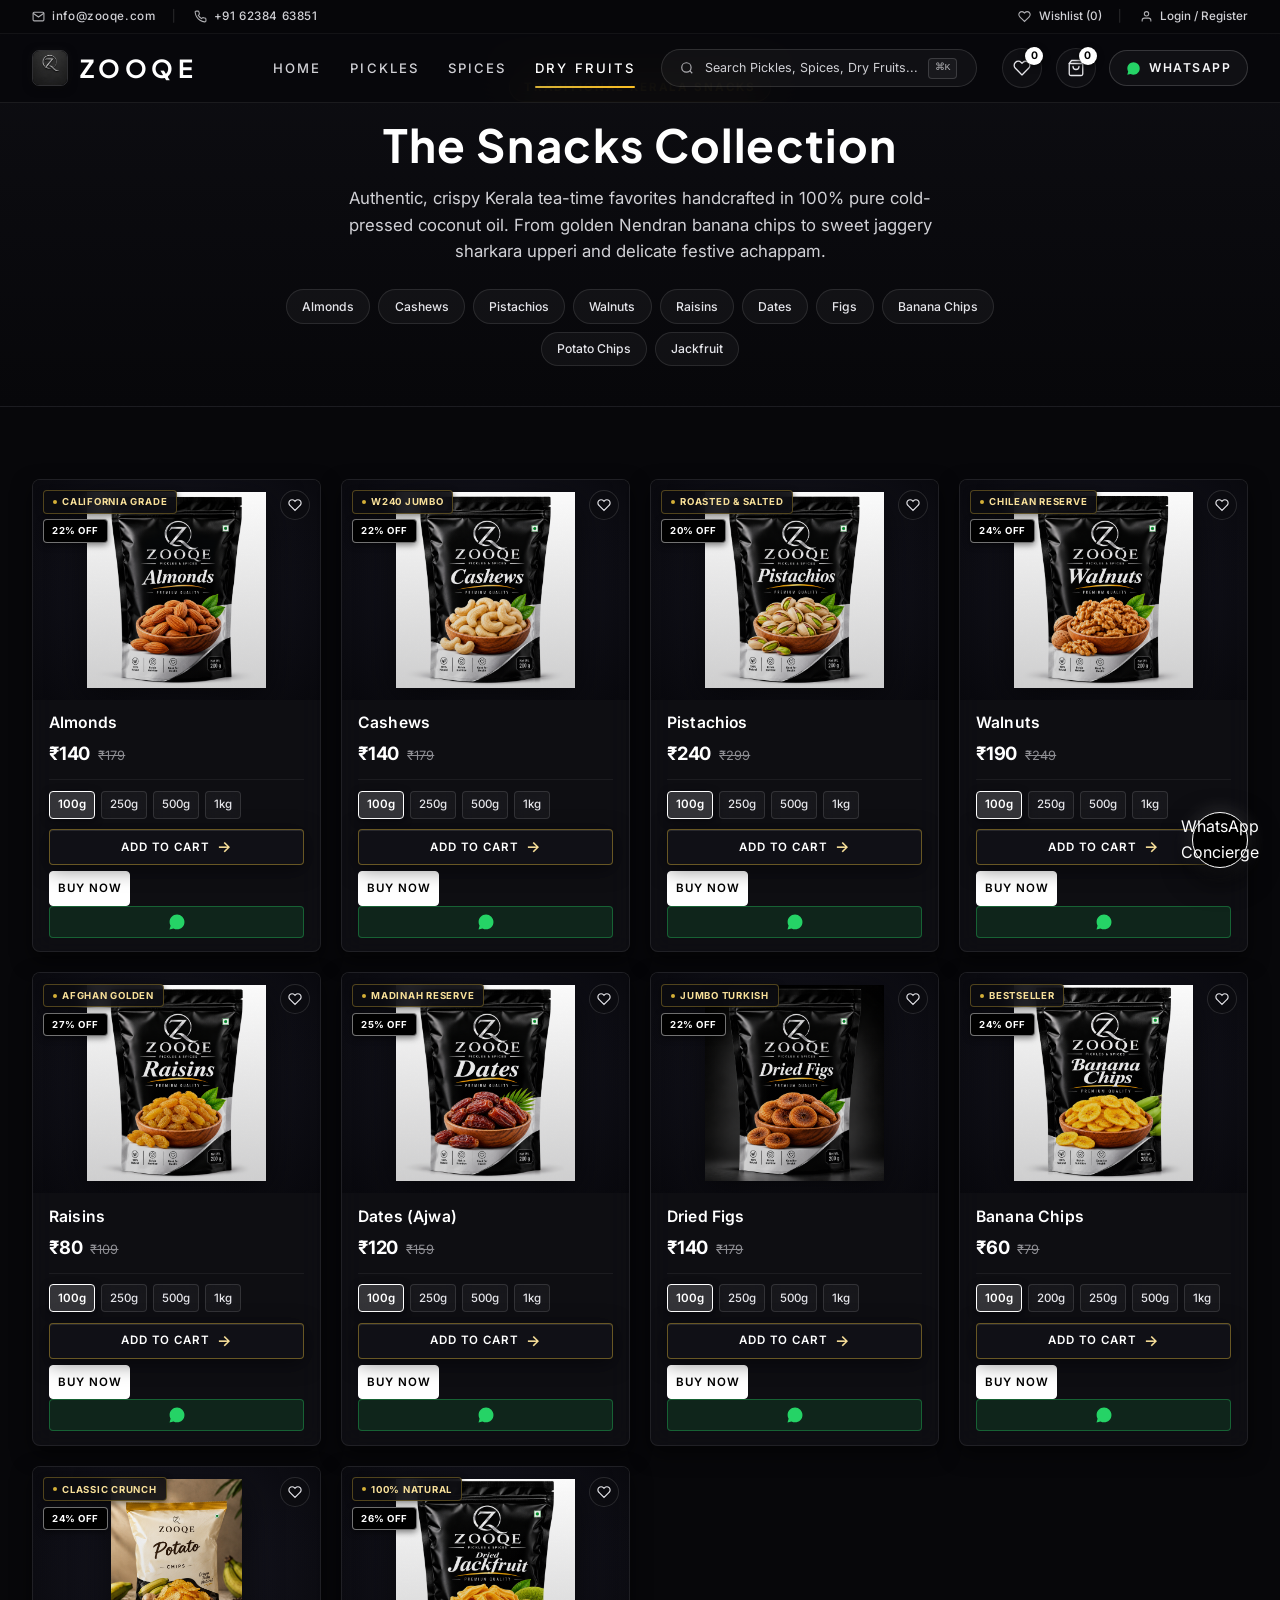
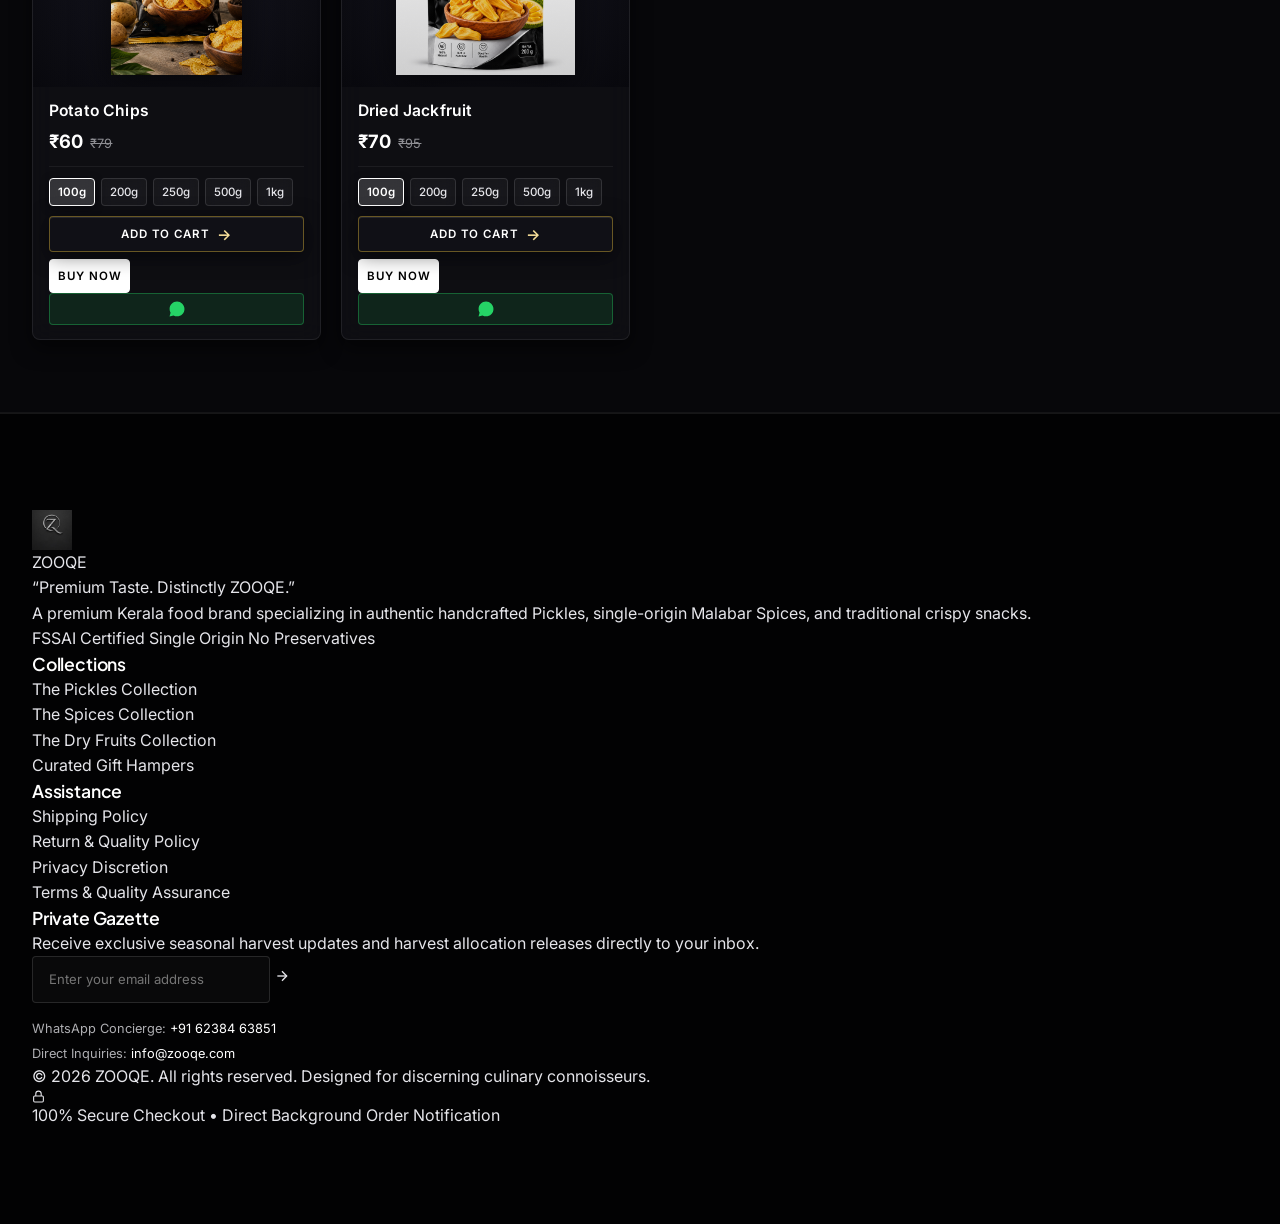
==== commit fdefcc9a: "Update store styles, scripts, and product pages" ====
--- a/dry-fruits.html
+++ b/dry-fruits.html
@@ -2,7 +2,7 @@
 <html lang="en">
 <head>
   <meta charset="UTF-8" />
-  <meta name="viewport" content="width=device-width, initial-scale=1.0, maximum-scale=5.0" />
+  <meta name="viewport" content="width=device-width, initial-scale=1.0">
   <title>Dry Fruits Reserve — Handpicked Premium Nuts & Natural Crisps | ZOOQE</title>
   <meta name="description" content="Discover ZOOQE's premium handpicked dry fruits and nuts: California Almonds, Jumbo Cashews, Pistachios, Walnuts, Afghan Raisins, Ajwa Dates, Figs, and Natural Banana Chips at authentic 100g base pricing." />
   <meta name="keywords" content="Kerala snacks, Banana chips, Nendran upperi, Sharkara upperi, Kerala mixture, Jackfruit chips, Achappam, Kuzhalappam, Pakkavada, Tapioca chips, Coconut oil snacks" />
@@ -35,6 +35,35 @@
     <div class="loader-brand-title">ZOOQE</div>
     <div class="loader-bar"></div>
   </div>
+  <script>
+    (function() {
+      var dismissed = false;
+      function dismissPreloader() {
+        if (dismissed) return;
+        dismissed = true;
+        var loaders = document.querySelectorAll('#page-loader, #preloader, .page-loader, .loader');
+        loaders.forEach(function(l) {
+          if (!l) return;
+          l.classList.add('loaded');
+          l.style.opacity = '0';
+          l.style.pointerEvents = 'none';
+          setTimeout(function() {
+            l.style.display = 'none';
+          }, 400);
+        });
+      }
+
+      if (document.readyState === 'complete' || document.readyState === 'interactive') {
+        setTimeout(dismissPreloader, 200);
+      } else {
+        window.addEventListener('load', function() { setTimeout(dismissPreloader, 300); });
+        document.addEventListener('DOMContentLoaded', function() { setTimeout(dismissPreloader, 500); });
+      }
+
+      // Safety fallback: strictly maximum 1.5s
+      setTimeout(dismissPreloader, 1500);
+    })();
+  </script>
 
   <!-- Global Backdrop for Drawers -->
   <div id="drawer-backdrop" class="drawer-backdrop"></div>
@@ -257,11 +286,16 @@
                       <span class="btn-archive-arrow">→</span>
                       <span class="btn-archive-underline"></span>
                     </button>
-                    <button type="button" class="card-wa-btn snack-card-wa-btn" title="Order on WhatsApp" aria-label="Order Almonds on WhatsApp">
+                    <div class="card-secondary-row">
+                      <button type="button" class="btn-card-buy-now card-buy-btn snack-card-buy-btn" data-product-id="almonds">
+                      <span>BUY NOW</span>
+                    </button>
+                      <button type="button" class="card-wa-btn snack-card-wa-btn" title="Order on WhatsApp" aria-label="Order Almonds on WhatsApp">
                       <svg viewBox="0 0 24 24" fill="currentColor">
                         <path d="M12.04 2c-5.46 0-9.91 4.45-9.91 9.91 0 1.75.46 3.45 1.32 4.95L2.05 22l5.25-1.38c1.45.79 3.08 1.21 4.74 1.21 5.46 0 9.91-4.45 9.91-9.91 0-2.65-1.03-5.14-2.9-7.01A9.816 9.816 0 0 0 12.04 2z"></path>
                       </svg>
                     </button>
+                    </div>
                   </div>
                 </div>
               </div>
@@ -311,11 +345,16 @@
                       <span class="btn-archive-arrow">→</span>
                       <span class="btn-archive-underline"></span>
                     </button>
-                    <button type="button" class="card-wa-btn snack-card-wa-btn" title="Order on WhatsApp" aria-label="Order Cashews on WhatsApp">
+                    <div class="card-secondary-row">
+                      <button type="button" class="btn-card-buy-now card-buy-btn snack-card-buy-btn" data-product-id="cashews">
+                      <span>BUY NOW</span>
+                    </button>
+                      <button type="button" class="card-wa-btn snack-card-wa-btn" title="Order on WhatsApp" aria-label="Order Cashews on WhatsApp">
                       <svg viewBox="0 0 24 24" fill="currentColor">
                         <path d="M12.04 2c-5.46 0-9.91 4.45-9.91 9.91 0 1.75.46 3.45 1.32 4.95L2.05 22l5.25-1.38c1.45.79 3.08 1.21 4.74 1.21 5.46 0 9.91-4.45 9.91-9.91 0-2.65-1.03-5.14-2.9-7.01A9.816 9.816 0 0 0 12.04 2z"></path>
                       </svg>
                     </button>
+                    </div>
                   </div>
                 </div>
               </div>
@@ -365,11 +404,16 @@
                       <span class="btn-archive-arrow">→</span>
                       <span class="btn-archive-underline"></span>
                     </button>
-                    <button type="button" class="card-wa-btn snack-card-wa-btn" title="Order on WhatsApp" aria-label="Order Pistachios on WhatsApp">
+                    <div class="card-secondary-row">
+                      <button type="button" class="btn-card-buy-now card-buy-btn snack-card-buy-btn" data-product-id="pistachios">
+                      <span>BUY NOW</span>
+                    </button>
+                      <button type="button" class="card-wa-btn snack-card-wa-btn" title="Order on WhatsApp" aria-label="Order Pistachios on WhatsApp">
                       <svg viewBox="0 0 24 24" fill="currentColor">
                         <path d="M12.04 2c-5.46 0-9.91 4.45-9.91 9.91 0 1.75.46 3.45 1.32 4.95L2.05 22l5.25-1.38c1.45.79 3.08 1.21 4.74 1.21 5.46 0 9.91-4.45 9.91-9.91 0-2.65-1.03-5.14-2.9-7.01A9.816 9.816 0 0 0 12.04 2z"></path>
                       </svg>
                     </button>
+                    </div>
                   </div>
                 </div>
               </div>
@@ -419,11 +463,16 @@
                       <span class="btn-archive-arrow">→</span>
                       <span class="btn-archive-underline"></span>
                     </button>
-                    <button type="button" class="card-wa-btn snack-card-wa-btn" title="Order on WhatsApp" aria-label="Order Walnuts on WhatsApp">
+                    <div class="card-secondary-row">
+                      <button type="button" class="btn-card-buy-now card-buy-btn snack-card-buy-btn" data-product-id="walnuts">
+                      <span>BUY NOW</span>
+                    </button>
+                      <button type="button" class="card-wa-btn snack-card-wa-btn" title="Order on WhatsApp" aria-label="Order Walnuts on WhatsApp">
                       <svg viewBox="0 0 24 24" fill="currentColor">
                         <path d="M12.04 2c-5.46 0-9.91 4.45-9.91 9.91 0 1.75.46 3.45 1.32 4.95L2.05 22l5.25-1.38c1.45.79 3.08 1.21 4.74 1.21 5.46 0 9.91-4.45 9.91-9.91 0-2.65-1.03-5.14-2.9-7.01A9.816 9.816 0 0 0 12.04 2z"></path>
                       </svg>
                     </button>
+                    </div>
                   </div>
                 </div>
               </div>
@@ -473,11 +522,16 @@
                       <span class="btn-archive-arrow">→</span>
                       <span class="btn-archive-underline"></span>
                     </button>
-                    <button type="button" class="card-wa-btn snack-card-wa-btn" title="Order on WhatsApp" aria-label="Order Raisins on WhatsApp">
+                    <div class="card-secondary-row">
+                      <button type="button" class="btn-card-buy-now card-buy-btn snack-card-buy-btn" data-product-id="raisins">
+                      <span>BUY NOW</span>
+                    </button>
+                      <button type="button" class="card-wa-btn snack-card-wa-btn" title="Order on WhatsApp" aria-label="Order Raisins on WhatsApp">
                       <svg viewBox="0 0 24 24" fill="currentColor">
                         <path d="M12.04 2c-5.46 0-9.91 4.45-9.91 9.91 0 1.75.46 3.45 1.32 4.95L2.05 22l5.25-1.38c1.45.79 3.08 1.21 4.74 1.21 5.46 0 9.91-4.45 9.91-9.91 0-2.65-1.03-5.14-2.9-7.01A9.816 9.816 0 0 0 12.04 2z"></path>
                       </svg>
                     </button>
+                    </div>
                   </div>
                 </div>
               </div>
@@ -527,11 +581,16 @@
                       <span class="btn-archive-arrow">→</span>
                       <span class="btn-archive-underline"></span>
                     </button>
-                    <button type="button" class="card-wa-btn snack-card-wa-btn" title="Order on WhatsApp" aria-label="Order Dates (Ajwa) on WhatsApp">
+                    <div class="card-secondary-row">
+                      <button type="button" class="btn-card-buy-now card-buy-btn snack-card-buy-btn" data-product-id="dates-ajwa">
+                      <span>BUY NOW</span>
+                    </button>
+                      <button type="button" class="card-wa-btn snack-card-wa-btn" title="Order on WhatsApp" aria-label="Order Dates (Ajwa) on WhatsApp">
                       <svg viewBox="0 0 24 24" fill="currentColor">
                         <path d="M12.04 2c-5.46 0-9.91 4.45-9.91 9.91 0 1.75.46 3.45 1.32 4.95L2.05 22l5.25-1.38c1.45.79 3.08 1.21 4.74 1.21 5.46 0 9.91-4.45 9.91-9.91 0-2.65-1.03-5.14-2.9-7.01A9.816 9.816 0 0 0 12.04 2z"></path>
                       </svg>
                     </button>
+                    </div>
                   </div>
                 </div>
               </div>
@@ -581,11 +640,16 @@
                       <span class="btn-archive-arrow">→</span>
                       <span class="btn-archive-underline"></span>
                     </button>
-                    <button type="button" class="card-wa-btn snack-card-wa-btn" title="Order on WhatsApp" aria-label="Order Dried Figs on WhatsApp">
+                    <div class="card-secondary-row">
+                      <button type="button" class="btn-card-buy-now card-buy-btn snack-card-buy-btn" data-product-id="dried-figs">
+                      <span>BUY NOW</span>
+                    </button>
+                      <button type="button" class="card-wa-btn snack-card-wa-btn" title="Order on WhatsApp" aria-label="Order Dried Figs on WhatsApp">
                       <svg viewBox="0 0 24 24" fill="currentColor">
                         <path d="M12.04 2c-5.46 0-9.91 4.45-9.91 9.91 0 1.75.46 3.45 1.32 4.95L2.05 22l5.25-1.38c1.45.79 3.08 1.21 4.74 1.21 5.46 0 9.91-4.45 9.91-9.91 0-2.65-1.03-5.14-2.9-7.01A9.816 9.816 0 0 0 12.04 2z"></path>
                       </svg>
                     </button>
+                    </div>
                   </div>
                 </div>
               </div>
@@ -636,11 +700,16 @@
                       <span class="btn-archive-arrow">→</span>
                       <span class="btn-archive-underline"></span>
                     </button>
-                    <button type="button" class="card-wa-btn snack-card-wa-btn" title="Order on WhatsApp" aria-label="Order Banana Chips on WhatsApp">
+                    <div class="card-secondary-row">
+                      <button type="button" class="btn-card-buy-now card-buy-btn snack-card-buy-btn" data-product-id="banana-chips">
+                      <span>BUY NOW</span>
+                    </button>
+                      <button type="button" class="card-wa-btn snack-card-wa-btn" title="Order on WhatsApp" aria-label="Order Banana Chips on WhatsApp">
                       <svg viewBox="0 0 24 24" fill="currentColor">
                         <path d="M12.04 2c-5.46 0-9.91 4.45-9.91 9.91 0 1.75.46 3.45 1.32 4.95L2.05 22l5.25-1.38c1.45.79 3.08 1.21 4.74 1.21 5.46 0 9.91-4.45 9.91-9.91 0-2.65-1.03-5.14-2.9-7.01A9.816 9.816 0 0 0 12.04 2z"></path>
                       </svg>
                     </button>
+                    </div>
                   </div>
                 </div>
               </div>
@@ -691,11 +760,16 @@
                       <span class="btn-archive-arrow">→</span>
                       <span class="btn-archive-underline"></span>
                     </button>
-                    <button type="button" class="card-wa-btn snack-card-wa-btn" title="Order on WhatsApp" aria-label="Order Potato Chips on WhatsApp">
+                    <div class="card-secondary-row">
+                      <button type="button" class="btn-card-buy-now card-buy-btn snack-card-buy-btn" data-product-id="potato-chips">
+                      <span>BUY NOW</span>
+                    </button>
+                      <button type="button" class="card-wa-btn snack-card-wa-btn" title="Order on WhatsApp" aria-label="Order Potato Chips on WhatsApp">
                       <svg viewBox="0 0 24 24" fill="currentColor">
                         <path d="M12.04 2c-5.46 0-9.91 4.45-9.91 9.91 0 1.75.46 3.45 1.32 4.95L2.05 22l5.25-1.38c1.45.79 3.08 1.21 4.74 1.21 5.46 0 9.91-4.45 9.91-9.91 0-2.65-1.03-5.14-2.9-7.01A9.816 9.816 0 0 0 12.04 2z"></path>
                       </svg>
                     </button>
+                    </div>
                   </div>
                 </div>
               </div>
@@ -746,11 +820,16 @@
                       <span class="btn-archive-arrow">→</span>
                       <span class="btn-archive-underline"></span>
                     </button>
-                    <button type="button" class="card-wa-btn snack-card-wa-btn" title="Order on WhatsApp" aria-label="Order Dried Jackfruit on WhatsApp">
+                    <div class="card-secondary-row">
+                      <button type="button" class="btn-card-buy-now card-buy-btn snack-card-buy-btn" data-product-id="dried-jackfruit">
+                      <span>BUY NOW</span>
+                    </button>
+                      <button type="button" class="card-wa-btn snack-card-wa-btn" title="Order on WhatsApp" aria-label="Order Dried Jackfruit on WhatsApp">
                       <svg viewBox="0 0 24 24" fill="currentColor">
                         <path d="M12.04 2c-5.46 0-9.91 4.45-9.91 9.91 0 1.75.46 3.45 1.32 4.95L2.05 22l5.25-1.38c1.45.79 3.08 1.21 4.74 1.21 5.46 0 9.91-4.45 9.91-9.91 0-2.65-1.03-5.14-2.9-7.01A9.816 9.816 0 0 0 12.04 2z"></path>
                       </svg>
                     </button>
+                    </div>
                   </div>
                 </div>
               </div>
--- a/css/main.css
+++ b/css/main.css
@@ -92,10 +92,14 @@
   transition: opacity 0.8s var(--ease-luxury), visibility 0.8s var(--ease-luxury);
 }
 
-.page-loader.loaded {
-  opacity: 0;
-  visibility: hidden;
-  pointer-events: none;
+.page-loader.loaded,
+#page-loader.loaded,
+#preloader.loaded,
+.loader.loaded {
+  opacity: 0 !important;
+  visibility: hidden !important;
+  pointer-events: none !important;
+  display: none !important;
 }
 
 .loader-logo-wrap {
@@ -180,3 +184,1139 @@
     padding: 4.5rem 0;
   }
 }
+
+/* Universal Product Image Containment & Responsive Overflow */
+* {
+  box-sizing: border-box;
+}
+
+html, body {
+  width: 100%;
+  max-width: 100%;
+  overflow-x: hidden;
+}
+
+img {
+  max-width: 100%;
+  height: auto;
+  display: block;
+  object-fit: contain;
+}
+
+.pickle-card-img,
+.spice-card-img,
+.snack-card-img,
+.dryfruit-card-img,
+.product-card-img,
+.product-image {
+  max-width: 100%;
+  height: auto;
+  display: block;
+  object-fit: contain;
+}
+
+
+/* ========================================================
+   Mobile 2-Column Product Grid Override (< 768px)
+   ======================================================== */
+@media screen and (max-width: 768px) {
+  .product-grid,
+  .products-grid,
+  .grid-container,
+  [class*="product-grid"] {
+    display: grid !important;
+    grid-template-columns: repeat(2, minmax(0, 1fr)) !important;
+    gap: 10px !important;
+    padding: 8px !important;
+    width: 100% !important;
+    box-sizing: border-box !important;
+  }
+
+  .product-card,
+  [class*="product-card"] {
+    width: 100% !important;
+    max-width: 100% !important;
+    padding: 8px !important;
+    margin: 0 !important;
+    display: flex !important;
+    flex-direction: column !important;
+    justify-content: space-between !important;
+    box-sizing: border-box !important;
+  }
+
+  .product-card img,
+  .product-card-image img {
+    height: 140px !important;
+    width: 100% !important;
+    object-fit: contain !important;
+    margin-bottom: 6px !important;
+  }
+
+  .product-card h3,
+  .product-card .title,
+  .product-title {
+    font-size: 0.9rem !important;
+    line-height: 1.2 !important;
+    margin: 4px 0 !important;
+    white-space: nowrap !important;
+    overflow: hidden !important;
+    text-overflow: ellipsis !important;
+  }
+
+  .product-card .price,
+  .product-price {
+    font-size: 0.95rem !important;
+    font-weight: 700 !important;
+    margin: 2px 0 6px 0 !important;
+  }
+
+  .weight-selector,
+  .variant-selector,
+  .weight-pills {
+    display: flex !important;
+    flex-wrap: wrap !important;
+    gap: 4px !important;
+    margin-bottom: 8px !important;
+  }
+
+  .weight-selector button,
+  .weight-pill,
+  .variant-pill {
+    padding: 2px 6px !important;
+    font-size: 0.65rem !important;
+    border-radius: 4px !important;
+    min-width: unset !important;
+    line-height: 1.2 !important;
+  }
+
+  .card-actions,
+  .product-card-actions {
+    display: flex !important;
+    gap: 6px !important;
+    width: 100% !important;
+  }
+
+  .add-to-cart-btn,
+  .btn-cart {
+    flex: 1 !important;
+    padding: 6px 4px !important;
+    font-size: 0.72rem !important;
+    font-weight: 600 !important;
+    white-space: nowrap !important;
+    text-align: center !important;
+  }
+
+  .whatsapp-btn,
+  .btn-whatsapp {
+    width: 32px !important;
+    height: 32px !important;
+    padding: 0 !important;
+    display: flex !important;
+    align-items: center !important;
+    justify-content: center !important;
+  }
+}
+
+
+/* ========================================================
+   ZOOQE Mobile Responsive Overrides (< 768px)
+   ======================================================== */
+@media screen and (max-width: 768px) {
+  /* 1. Header Right-Actions Overlap Fix:
+        - WhatsApp text hidden, only icon visible
+        - Flexbox with proper alignment and 8px spacing */
+  .header-actions,
+  .nav-actions,
+  .navbar-inner .nav-actions,
+  .nav-center-right .nav-actions,
+  header .right-actions {
+    display: flex !important;
+    align-items: center !important;
+    gap: 8px !important;
+  }
+
+  /* WhatsApp button in header: hide text, show only icon */
+  #nav-whatsapp-btn,
+  .nav-whatsapp-btn,
+  .header-actions .whatsapp-btn,
+  .nav-actions .whatsapp-btn,
+  .nav-actions button[class*="whatsapp"],
+  .nav-actions a[href*="whatsapp"],
+  header .whatsapp-btn,
+  header button[class*="whatsapp"],
+  header a[href*="whatsapp"] {
+    display: flex !important;
+    align-items: center !important;
+    justify-content: center !important;
+    width: 36px !important;
+    height: 36px !important;
+    min-width: 36px !important;
+    padding: 0 !important;
+    border-radius: 50% !important;
+    flex-shrink: 0 !important;
+  }
+
+  #nav-whatsapp-btn span,
+  .nav-whatsapp-btn span,
+  .header-actions .whatsapp-btn span,
+  .nav-actions .whatsapp-btn span,
+  .nav-actions button[class*="whatsapp"] span,
+  .nav-actions a[href*="whatsapp"] span,
+  header .whatsapp-btn span,
+  header button[class*="whatsapp"] span,
+  header a[href*="whatsapp"] span {
+    display: none !important;
+  }
+
+  #nav-whatsapp-btn svg,
+  .nav-whatsapp-btn svg,
+  .header-actions .whatsapp-btn svg,
+  header .whatsapp-btn svg {
+    width: 17px !important;
+    height: 17px !important;
+    margin: 0 !important;
+  }
+
+  /* 2. Product Card Action Button Alignment (2-Column Mobile Grid):
+        - Action container stacks cleanly: flex-direction: column; gap: 6px; width: 100%;
+        - Add to Cart button: width: 100%, font-size: 0.72rem, font-weight: 700, padding: 6px 2px, text-align: center
+        - WhatsApp button fits cleanly beneath Add to Cart without clipping */
+  .card-cta-actions-row,
+  .card-actions,
+  .product-actions,
+  .product-card-actions,
+  .pickle-card-cta-wrap,
+  .spice-card-cta-wrap,
+  .snack-card-cta-wrap,
+  .dryfruit-card-cta-wrap,
+  div[class*="action"],
+  div[class*="btn-group"],
+  div[class*="card-cta"],
+  form[class*="cart"] {
+    display: flex !important;
+    flex-direction: column !important;
+    gap: 6px !important;
+    width: 100% !important;
+    box-sizing: border-box !important;
+  }
+
+  .btn-archive-cta,
+  .pickle-card-add-btn,
+  .spice-card-add-btn,
+  .snack-card-add-btn,
+  .dryfruit-card-add-btn,
+  .btn-card-add-cart,
+  .add-to-cart-btn,
+  .btn-cart,
+  .card-actions button,
+  .card-cta-actions-row button:first-child,
+  button[class*="cart"],
+  button[class*="add"] {
+    width: 100% !important;
+    font-size: 0.72rem !important;
+    font-weight: 700 !important;
+    padding: 6px 2px !important;
+    text-align: center !important;
+    display: flex !important;
+    align-items: center !important;
+    justify-content: center !important;
+    white-space: nowrap !important;
+    box-sizing: border-box !important;
+    min-height: 32px !important;
+  }
+
+  .btn-archive-text {
+    font-size: 0.72rem !important;
+    font-weight: 700 !important;
+    white-space: nowrap !important;
+  }
+
+  .btn-archive-arrow {
+    display: none !important;
+  }
+
+  .card-wa-btn,
+  .pickle-card-wa-btn,
+  .spice-card-wa-btn,
+  .snack-card-wa-btn,
+  .dryfruit-card-wa-btn,
+  .card-actions .whatsapp-btn,
+  .card-actions a[href*="whatsapp"],
+  .card-cta-actions-row .card-wa-btn,
+  .card-cta-actions-row button[class*="wa-btn"],
+  .product-card a[href*="whatsapp"],
+  .product-card button[class*="whatsapp"],
+  article a[href*="whatsapp"],
+  article button[class*="whatsapp"],
+  div[class*="card"] a[href*="whatsapp"],
+  div[class*="card"] button[class*="whatsapp"] {
+    width: 100% !important;
+    height: 30px !important;
+    min-height: 30px !important;
+    padding: 0 !important;
+    display: flex !important;
+    align-items: center !important;
+    justify-content: center !important;
+    border-radius: 4px !important;
+    box-sizing: border-box !important;
+  }
+}
+
+
+
+
+/* Desktop & Default Styling for Buy Now Button */
+.card-buy-btn,
+.btn-card-buy-now {
+  flex: 1;
+  min-height: 36px;
+  padding: 7px 10px;
+  font-size: 0.72rem;
+  font-weight: 600;
+  letter-spacing: 0.08em;
+  text-transform: uppercase;
+  background: #ffffff;
+  border: 1px solid #ffffff;
+  color: #000000;
+  border-radius: var(--radius-sm, 4px);
+  cursor: pointer;
+  display: inline-flex;
+  align-items: center;
+  justify-content: center;
+  transition: all var(--transition-fast);
+  white-space: nowrap;
+}
+
+.card-buy-btn:hover,
+.btn-card-buy-now:hover {
+  background: #e6be68;
+  border-color: #e6be68;
+  color: #000000;
+  box-shadow: 0 0 12px rgba(212, 175, 55, 0.3);
+}
+
+
+/* ========================================================
+   ZOOQE Mobile Responsive Overrides (< 768px)
+   ======================================================== */
+@media screen and (max-width: 768px) {
+  /* 1. Header Right-Side Icons: Single Horizontal Row */
+  .site-header .nav-actions,
+  .navbar-inner .nav-actions,
+  .nav-center-right .nav-actions,
+  .nav-actions,
+  .header-actions,
+  header .right-actions {
+    display: flex !important;
+    flex-direction: row !important;
+    align-items: center !important;
+    justify-content: flex-end !important;
+    gap: 8px !important;
+    width: auto !important;
+    margin: 0 !important;
+    padding: 0 !important;
+  }
+
+  /* WhatsApp button in header: hide text, show only icon as a neat 36px circular button */
+  #nav-whatsapp-btn,
+  .nav-whatsapp-btn,
+  .nav-actions .nav-whatsapp-btn,
+  .nav-actions button[class*="whatsapp"],
+  .header-actions .whatsapp-btn,
+  header .whatsapp-btn {
+    display: flex !important;
+    align-items: center !important;
+    justify-content: center !important;
+    width: 36px !important;
+    height: 36px !important;
+    min-width: 36px !important;
+    max-width: 36px !important;
+    padding: 0 !important;
+    border-radius: 50% !important;
+    flex-shrink: 0 !important;
+    background: rgba(255, 255, 255, 0.04) !important;
+    border: 1px solid rgba(255, 255, 255, 0.16) !important;
+  }
+
+  #nav-whatsapp-btn span,
+  .nav-whatsapp-btn span,
+  .header-actions .whatsapp-btn span,
+  .nav-actions .whatsapp-btn span,
+  header .whatsapp-btn span {
+    display: none !important;
+  }
+
+  #nav-whatsapp-btn svg,
+  .nav-whatsapp-btn svg,
+  .header-actions .whatsapp-btn svg,
+  header .whatsapp-btn svg {
+    width: 17px !important;
+    height: 17px !important;
+    margin: 0 !important;
+    display: block !important;
+  }
+
+  #nav-search-btn,
+  #nav-cart-btn,
+  #nav-hamburger {
+    display: flex !important;
+    width: 36px !important;
+    height: 36px !important;
+    align-items: center !important;
+    justify-content: center !important;
+    flex-shrink: 0 !important;
+  }
+
+  /* 2. Product Card Action Buttons: Side-by-Side Row */
+  .card-cta-actions-row,
+  .product-card-actions,
+  .product-card .card-actions,
+  .pickle-card-cta-wrap .card-cta-actions-row,
+  .spice-card-cta-wrap .card-cta-actions-row,
+  .snack-card-cta-wrap .card-cta-actions-row,
+  .dryfruit-card-cta-wrap .card-cta-actions-row {
+    display: flex !important;
+    flex-direction: row !important;
+    align-items: center !important;
+    gap: 4px !important;
+    width: 100% !important;
+    box-sizing: border-box !important;
+  }
+
+  /* Sleek & Compact ADD TO CART button */
+  .btn-archive-cta,
+  .pickle-card-add-btn,
+  .spice-card-add-btn,
+  .snack-card-add-btn,
+  .dryfruit-card-add-btn,
+  .btn-card-add-cart,
+  .add-to-cart-btn,
+  .btn-cart {
+    flex: 1 !important;
+    font-size: 0.68rem !important;
+    font-weight: 600 !important;
+    padding: 6px 2px !important;
+    text-align: center !important;
+    border-radius: 4px !important;
+    white-space: nowrap !important;
+    min-width: 0 !important;
+    min-height: 28px !important;
+    height: 28px !important;
+    box-sizing: border-box !important;
+    display: inline-flex !important;
+    align-items: center !important;
+    justify-content: center !important;
+    background: rgba(255, 255, 255, 0.08) !important;
+    border: 1px solid rgba(255, 255, 255, 0.22) !important;
+    color: #ffffff !important;
+  }
+
+  .btn-archive-text {
+    font-size: 0.68rem !important;
+    font-weight: 600 !important;
+    white-space: nowrap !important;
+  }
+
+  .btn-archive-arrow,
+  .btn-archive-underline {
+    display: none !important;
+  }
+
+  /* Sleek & Compact BUY NOW button */
+  .btn-card-buy-now,
+  .card-buy-btn,
+  .pickle-card-buy-btn,
+  .spice-card-buy-btn,
+  .snack-card-buy-btn,
+  .dryfruit-card-buy-btn,
+  .buy-now-btn {
+    flex: 1 !important;
+    font-size: 0.68rem !important;
+    font-weight: 600 !important;
+    padding: 6px 2px !important;
+    text-align: center !important;
+    border-radius: 4px !important;
+    white-space: nowrap !important;
+    min-width: 0 !important;
+    min-height: 28px !important;
+    height: 28px !important;
+    box-sizing: border-box !important;
+    display: inline-flex !important;
+    align-items: center !important;
+    justify-content: center !important;
+    background: #ffffff !important;
+    border: 1px solid #ffffff !important;
+    color: #000000 !important;
+  }
+
+  .btn-card-buy-now span,
+  .card-buy-btn span {
+    font-size: 0.68rem !important;
+    font-weight: 600 !important;
+    white-space: nowrap !important;
+  }
+
+  /* WhatsApp Quick-Order Icon: cleanly integrated beside them without taking over the card */
+  .card-wa-btn,
+  .pickle-card-wa-btn,
+  .spice-card-wa-btn,
+  .snack-card-wa-btn,
+  .dryfruit-card-wa-btn,
+  .product-card .card-wa-btn,
+  .product-card-actions .whatsapp-btn,
+  .card-cta-actions-row .card-wa-btn {
+    width: 28px !important;
+    height: 28px !important;
+    min-width: 28px !important;
+    max-width: 28px !important;
+    flex-shrink: 0 !important;
+    padding: 0 !important;
+    border-radius: 4px !important;
+    display: inline-flex !important;
+    align-items: center !important;
+    justify-content: center !important;
+    background: rgba(37, 211, 102, 0.12) !important;
+    border: 1px solid rgba(37, 211, 102, 0.4) !important;
+    color: #25d366 !important;
+    box-sizing: border-box !important;
+  }
+
+  .card-wa-btn svg,
+  .pickle-card-wa-btn svg,
+  .spice-card-wa-btn svg,
+  .snack-card-wa-btn svg,
+  .dryfruit-card-wa-btn svg {
+    width: 14px !important;
+    height: 14px !important;
+    color: #25d366 !important;
+    margin: 0 !important;
+    display: block !important;
+  }
+}
+
+
+
+
+/* Desktop & Universal Action Buttons Structure */
+.card-btns-row {
+  display: flex;
+  width: 100%;
+  gap: 0.45rem;
+  margin-bottom: 0.45rem;
+  box-sizing: border-box;
+}
+
+.card-cta-actions-row {
+  display: flex;
+  flex-direction: column;
+  width: 100%;
+  box-sizing: border-box;
+}
+
+.card-buy-btn,
+.btn-card-buy-now {
+  flex: 1;
+  min-height: 34px;
+  padding: 7px 8px;
+  font-size: 0.72rem;
+  font-weight: 600;
+  letter-spacing: 0.08em;
+  text-transform: uppercase;
+  background: #ffffff;
+  border: 1px solid #ffffff;
+  color: #000000;
+  border-radius: var(--radius-sm, 4px);
+  cursor: pointer;
+  display: inline-flex;
+  align-items: center;
+  justify-content: center;
+  transition: all var(--transition-fast);
+  white-space: nowrap;
+}
+
+.card-buy-btn:hover,
+.btn-card-buy-now:hover {
+  background: #e6be68;
+  border-color: #e6be68;
+  color: #000000;
+  box-shadow: 0 0 12px rgba(212, 175, 55, 0.3);
+}
+
+.card-cta-actions-row .card-wa-btn {
+  width: 100%;
+  min-height: 32px;
+  height: 32px;
+  border-radius: var(--radius-sm, 4px);
+  display: flex;
+  align-items: center;
+  justify-content: center;
+  background: rgba(37, 211, 102, 0.12);
+  border: 1px solid rgba(37, 211, 102, 0.35);
+  color: #25d366;
+  cursor: pointer;
+  transition: all var(--transition-fast);
+}
+
+.card-cta-actions-row .card-wa-btn:hover {
+  background: #25d366;
+  color: #000000;
+  box-shadow: 0 0 12px rgba(37, 211, 102, 0.4);
+}
+
+
+/* ========================================================
+   ZOOQE Mobile Responsive Overrides (< 768px)
+   ======================================================== */
+@media screen and (max-width: 768px) {
+  /* Header Right-Side Icons: Single Horizontal Row */
+  .site-header .nav-actions,
+  .navbar-inner .nav-actions,
+  .nav-center-right .nav-actions,
+  .nav-actions,
+  .header-actions,
+  header .right-actions {
+    display: flex !important;
+    flex-direction: row !important;
+    align-items: center !important;
+    justify-content: flex-end !important;
+    gap: 8px !important;
+    width: auto !important;
+    margin: 0 !important;
+    padding: 0 !important;
+  }
+
+  /* WhatsApp button in header: hide text, show only icon as a neat 36px circular button */
+  #nav-whatsapp-btn,
+  .nav-whatsapp-btn,
+  .nav-actions .nav-whatsapp-btn,
+  .nav-actions button[class*="whatsapp"],
+  .header-actions .whatsapp-btn,
+  header .whatsapp-btn {
+    display: flex !important;
+    align-items: center !important;
+    justify-content: center !important;
+    width: 36px !important;
+    height: 36px !important;
+    min-width: 36px !important;
+    max-width: 36px !important;
+    padding: 0 !important;
+    border-radius: 50% !important;
+    flex-shrink: 0 !important;
+    background: rgba(255, 255, 255, 0.04) !important;
+    border: 1px solid rgba(255, 255, 255, 0.16) !important;
+  }
+
+  #nav-whatsapp-btn span,
+  .nav-whatsapp-btn span,
+  .header-actions .whatsapp-btn span,
+  .nav-actions .whatsapp-btn span,
+  header .whatsapp-btn span {
+    display: none !important;
+  }
+
+  #nav-whatsapp-btn svg,
+  .nav-whatsapp-btn svg,
+  .header-actions .whatsapp-btn svg,
+  header .whatsapp-btn svg {
+    width: 17px !important;
+    height: 17px !important;
+    margin: 0 !important;
+    display: block !important;
+  }
+
+  #nav-search-btn,
+  #nav-cart-btn,
+  #nav-hamburger {
+    display: flex !important;
+    width: 36px !important;
+    height: 36px !important;
+    align-items: center !important;
+    justify-content: center !important;
+    flex-shrink: 0 !important;
+  }
+
+  /* ==============================================================================
+   * Mobile Collection Sections Reset (< 768px): Vertical Stack & 2-Col Grid
+   * ============================================================================== */
+
+  /* 1. Reset Section Grid/Flex Container: Stack vertically into a single column */
+  .pickles-collection,
+  .pickles-collection-section,
+  .spices-collection,
+  .spices-collection-section,
+  .snacks-collection,
+  .snacks-collection-section,
+  .dryfruits-collection,
+  .dryfruits-collection-section,
+  .category-section,
+  .collection-layout,
+  .collection-section,
+  .section-container,
+  #pickles > .section-container,
+  #spices > .section-container,
+  #dry-fruits > .section-container,
+  #snacks > .section-container,
+  section[id="pickles"] > div,
+  section[id="spices"] > div,
+  section[id="dry-fruits"] > div,
+  section[id="snacks"] > div,
+  section > .section-container,
+  .collection-container {
+    display: flex !important;
+    flex-direction: column !important;
+    width: 100% !important;
+    max-width: 100% !important;
+    gap: 20px !important;
+    box-sizing: border-box !important;
+  }
+
+  /* 2. Header/Text Side: Full width, centered text, bottom margin */
+  .section-header,
+  .section-header-center,
+  .collection-intro,
+  .category-intro,
+  .category-header,
+  .collection-header,
+  .section-intro,
+  .collection-text-col,
+  .section-left-col,
+  .pickles-collection-section .section-header-center,
+  .spices-collection-section .section-header-center,
+  .snacks-collection-section .section-header-center,
+  .dryfruits-collection-section .section-header-center,
+  #pickles .section-header-center,
+  #spices .section-header-center,
+  #dry-fruits .section-header-center,
+  #snacks .section-header-center,
+  .category-page-hero {
+    width: 100% !important;
+    max-width: 100% !important;
+    text-align: center !important;
+    margin-bottom: 12px !important;
+    box-sizing: border-box !important;
+  }
+
+  /* 3. Products Grid Container: Clean 2-column mobile grid */
+  .products-grid,
+  .product-grid,
+  .collection-grid,
+  .collections-products-grid,
+  .pickles-grid,
+  .pickle-grid,
+  .spices-grid,
+  .spice-grid,
+  .snacks-grid,
+  .snack-grid,
+  .dryfruits-grid,
+  .dryfruit-grid,
+  .collection-right-col,
+  .products-column,
+  #pickles .pickles-grid,
+  #spices .spices-grid,
+  #dry-fruits .dryfruits-grid,
+  #snacks .snacks-grid,
+  #pickles .products-grid,
+  #spices .products-grid,
+  #dry-fruits .products-grid,
+  #snacks .products-grid,
+  div[class*="products-grid"],
+  div[class*="collection-grid"],
+  section:not(#collections) > .products-grid {
+    width: 100% !important;
+    max-width: 100% !important;
+    display: grid !important;
+    grid-template-columns: repeat(2, 1fr) !important;
+    gap: 10px !important;
+    padding: 0 !important;
+    margin: 0 !important;
+    box-sizing: border-box !important;
+  }
+
+  /* Product Card Container: Compact padding, no forced min-height, overflow hidden */
+  article,
+  .product-card,
+  .pickle-card,
+  .spice-card,
+  .snack-card,
+  .dryfruit-card,
+  div[class*="product-card"],
+  div[class*="pickle-card"],
+  div[class*="spice-card"],
+  div[class*="snack-card"],
+  div[class*="dryfruit-card"],
+  div[class*="product-item"] {
+    width: 100% !important;
+    max-width: 100% !important;
+    padding: 8px !important;
+    margin: 0 !important;
+    display: flex !important;
+    flex-direction: column !important;
+    justify-content: space-between !important;
+    box-sizing: border-box !important;
+    min-height: unset !important;
+    height: auto !important;
+    overflow: hidden !important;
+  }
+
+  .product-card img,
+  .pickle-card-img,
+  .spice-card-img,
+  .snack-card-img,
+  .dryfruit-card-img,
+  .product-item img {
+    height: 135px !important;
+    max-height: 135px !important;
+    width: 100% !important;
+    object-fit: contain !important;
+    margin-bottom: 4px !important;
+  }
+
+  .product-card h3,
+  .pickle-card-title,
+  .spice-card-title,
+  .snack-card-title,
+  .product-title {
+    font-size: 0.85rem !important;
+    line-height: 1.2 !important;
+    margin: 4px 0 2px 0 !important;
+    white-space: nowrap !important;
+    overflow: hidden !important;
+    text-overflow: ellipsis !important;
+  }
+
+  .price,
+  span[class*="price"],
+  div[class*="price"],
+  .pickle-card-pricing-row,
+  .spice-card-pricing-row,
+  .snack-card-pricing-row,
+  .product-card-pricing {
+    font-size: 0.95rem !important;
+    font-weight: 700 !important;
+    margin-bottom: 4px !important;
+  }
+
+  .pickle-card-content,
+  .spice-card-content,
+  .snack-card-content,
+  .dryfruit-card-content,
+  .product-card-body {
+    padding: 4px 0 0 0 !important;
+    display: flex !important;
+    flex-direction: column !important;
+    justify-content: space-between !important;
+    flex: 1 1 auto !important;
+    min-height: unset !important;
+    height: auto !important;
+    overflow: hidden !important;
+  }
+
+  .pickle-card-bottom-block,
+  .spice-card-bottom-block,
+  .snack-card-bottom-block,
+  .dryfruit-card-bottom-block {
+    margin-top: auto !important;
+    padding: 0 !important;
+    min-height: unset !important;
+    display: flex !important;
+    flex-direction: column !important;
+    width: 100% !important;
+    overflow: hidden !important;
+  }
+
+  /* Hide Weight Selectors: Completely hide grams / weight variant buttons in cards */
+  .pickle-weight-selector-wrap,
+  .spice-weight-selector-wrap,
+  .snack-weight-selector-wrap,
+  .dryfruit-weight-selector-wrap,
+  .pickle-weight-pills,
+  .spice-weight-pills,
+  .snack-weight-pills,
+  .dryfruit-weight-pills,
+  .pickle-weight-btn,
+  .spice-weight-btn,
+  .snack-weight-btn,
+  .weight-selector,
+  .variant-selector,
+  .weight-pills,
+  .product-card-sizes,
+  .product-card .product-card-sizes,
+  .size-tag,
+  div[class*="weight"],
+  div[class*="variant"],
+  div[class*="size-tag"],
+  [class*="weight-selector"],
+  [class*="weight-pills"],
+  [class*="variant-selector"],
+  .product-card [class*="sizes"],
+  .product-card [class*="weight"],
+  .product-card [class*="variant"],
+  .pickle-card .pickle-weight-selector-wrap,
+  .spice-card .spice-weight-selector-wrap,
+  .snack-card .snack-weight-selector-wrap,
+  .dryfruit-card .snack-weight-selector-wrap {
+    display: none !important;
+  }
+
+  /* Keep product detail modal options and BUY NOW fully visible and interactive */
+  .product-modal-container .variant-btn,
+  .product-modal-container .product-modal-variants,
+  .product-modal-container [class*="variant"],
+  .product-modal-container .btn-detail-buy,
+  #modal-buy-now-btn {
+    display: inline-flex !important;
+  }
+
+  /* Action Container on mobile */
+  .card-actions,
+  .product-actions,
+  .card-cta-actions-row,
+  .product-card-actions,
+  .pickle-card-cta-wrap,
+  .spice-card-cta-wrap,
+  .snack-card-cta-wrap,
+  .dryfruit-card-cta-wrap {
+    display: block !important;
+    width: 100% !important;
+    margin-top: 6px !important;
+    margin-bottom: 0 !important;
+    padding: 0 !important;
+    box-sizing: border-box !important;
+    overflow: hidden !important;
+  }
+
+  /* "ADD TO CART" is the ONLY main button visible on mobile product grid cards */
+  .btn-archive-cta,
+  .pickle-card-add-btn,
+  .spice-card-add-btn,
+  .snack-card-add-btn,
+  .dryfruit-card-add-btn,
+  .btn-card-add-cart,
+  .add-to-cart-btn,
+  .btn-cart {
+    width: 100% !important;
+    display: block !important;
+    padding: 8px 4px !important;
+    font-size: 0.75rem !important;
+    font-weight: 700 !important;
+    text-align: center !important;
+    border-radius: 4px !important;
+    box-sizing: border-box !important;
+    white-space: nowrap !important;
+    cursor: pointer !important;
+    background: rgba(255, 255, 255, 0.08) !important;
+    border: 1px solid rgba(255, 255, 255, 0.22) !important;
+    color: #ffffff !important;
+    line-height: 1.2 !important;
+    overflow: hidden !important;
+    text-overflow: ellipsis !important;
+    letter-spacing: 0.02em !important;
+  }
+
+  .btn-archive-text {
+    font-size: 0.75rem !important;
+    font-weight: 700 !important;
+    white-space: nowrap !important;
+    letter-spacing: 0.02em !important;
+  }
+
+  .btn-archive-arrow,
+  .btn-archive-underline,
+  .btn-card-add-cart svg {
+    display: none !important;
+  }
+
+  /* Hide "BUY NOW" button from card grid view (available inside product details page) */
+  .product-card .btn-card-buy-now,
+  .product-card .card-buy-btn,
+  .product-card .buy-now-btn,
+  .pickle-card .pickle-card-buy-btn,
+  .spice-card .spice-card-buy-btn,
+  .snack-card .snack-card-buy-btn,
+  .dryfruit-card .dryfruit-card-buy-btn,
+  .btn-card-buy-now,
+  .card-buy-btn,
+  .pickle-card-buy-btn,
+  .spice-card-buy-btn,
+  .snack-card-buy-btn,
+  .dryfruit-card-buy-btn,
+  .buy-now-btn,
+  .card-secondary-row,
+  .card-buy-wa-row,
+  .card-buy-row {
+    display: none !important;
+  }
+
+  /* Hide inline WhatsApp icon button from cards (floating widget is available) */
+  .card-wa-btn,
+  .pickle-card-wa-btn,
+  .spice-card-wa-btn,
+  .snack-card-wa-btn,
+  .dryfruit-card-wa-btn,
+  .archive-card-wa-btn,
+  .product-card .card-wa-btn,
+  .product-card-actions .card-wa-btn,
+  .card-cta-actions-row .card-wa-btn,
+  .pickle-card-cta-wrap .card-wa-btn,
+  .spice-card-cta-wrap .card-wa-btn,
+  .snack-card-cta-wrap .card-wa-btn,
+  .dryfruit-card-cta-wrap .card-wa-btn,
+  button[class*="card-wa-btn"],
+  a[class*="card-wa-btn"] {
+    display: none !important;
+  }
+
+  /* Floating WhatsApp widget remains visible and accessible */
+  .floating-whatsapp-btn {
+    display: flex !important;
+    bottom: 15px !important;
+    right: 15px !important;
+    z-index: 99 !important;
+  }
+
+  /* ========================================================
+     Signature Categories Section Layout (< 768px)
+     ======================================================== */
+  #collections .section-container,
+  .collections-section .section-container {
+    display: block !important;
+    width: 100% !important;
+    max-width: 100% !important;
+    padding: 0 1rem !important;
+    box-sizing: border-box !important;
+  }
+
+  .categories-showcase-grid,
+  .categories-grid,
+  .signature-categories-container,
+  .category-cards,
+  #collections .categories-showcase-grid {
+    display: flex !important;
+    flex-direction: column !important;
+    grid-template-columns: 1fr !important;
+    width: 100% !important;
+    gap: 16px !important;
+    margin-top: 1.5rem !important;
+    padding: 0 !important;
+    box-sizing: border-box !important;
+  }
+
+  .category-showcase-card,
+  .category-card,
+  [class*="category-card"],
+  [class*="category-showcase-card"] {
+    display: flex !important;
+    flex-direction: column !important;
+    width: 100% !important;
+    min-width: 100% !important;
+    max-width: 100% !important;
+    box-sizing: border-box !important;
+    padding: 16px !important;
+    margin: 0 !important;
+    border-radius: var(--radius-lg, 12px) !important;
+    min-height: auto !important;
+    height: auto !important;
+    overflow: hidden !important;
+    background: rgba(11, 11, 15, 0.95) !important;
+    border: 1px solid rgba(212, 175, 55, 0.22) !important;
+  }
+
+  .category-showcase-card .category-card-media,
+  .category-card .category-card-media {
+    position: relative !important;
+    width: 100% !important;
+    height: 180px !important;
+    min-height: 180px !important;
+    max-height: 200px !important;
+    border-radius: var(--radius-md, 8px) !important;
+    overflow: hidden !important;
+    margin-bottom: 12px !important;
+  }
+
+  .category-showcase-card .category-card-img,
+  .category-card .category-card-img {
+    width: 100% !important;
+    height: 100% !important;
+    max-height: 100% !important;
+    object-fit: cover !important;
+    display: block !important;
+  }
+
+  .category-card-body,
+  .category-showcase-card .category-card-body {
+    padding: 0 !important;
+    width: 100% !important;
+    box-sizing: border-box !important;
+    display: flex !important;
+    flex-direction: column !important;
+    gap: 6px !important;
+    overflow: visible !important;
+  }
+
+  .category-card-eyebrow,
+  .category-showcase-card .category-card-eyebrow {
+    font-size: 0.72rem !important;
+    letter-spacing: 0.12em !important;
+    font-weight: 700 !important;
+    color: #d4af37 !important;
+    text-transform: uppercase !important;
+    white-space: normal !important;
+    line-height: 1.3 !important;
+    margin: 0 !important;
+  }
+
+  .category-card-title,
+  .category-showcase-card .category-card-title {
+    font-size: 1.35rem !important;
+    font-weight: 700 !important;
+    color: #ffffff !important;
+    line-height: 1.25 !important;
+    margin: 0 !important;
+    white-space: normal !important;
+    overflow: visible !important;
+    text-overflow: unset !important;
+  }
+
+  .category-card-subtitle,
+  .category-showcase-card .category-card-subtitle {
+    font-size: 0.85rem !important;
+    font-weight: 600 !important;
+    color: rgba(255, 255, 255, 0.85) !important;
+    line-height: 1.4 !important;
+    margin: 0 !important;
+    white-space: normal !important;
+    overflow: visible !important;
+  }
+
+  .category-card-desc,
+  .category-showcase-card .category-card-desc {
+    font-size: 0.82rem !important;
+    line-height: 1.5 !important;
+    color: rgba(255, 255, 255, 0.65) !important;
+    margin: 0 !important;
+    white-space: normal !important;
+    overflow: visible !important;
+    text-overflow: unset !important;
+  }
+
+  .category-card-footer,
+  .category-showcase-card .category-card-footer {
+    display: flex !important;
+    align-items: center !important;
+    justify-content: space-between !important;
+    margin-top: 10px !important;
+    padding-top: 10px !important;
+    border-top: 1px solid rgba(255, 255, 255, 0.08) !important;
+  }
+
+  .category-card-link,
+  .category-showcase-card .category-card-link {
+    font-size: 0.78rem !important;
+    font-weight: 700 !important;
+    color: #d4af37 !important;
+    display: inline-flex !important;
+    align-items: center !important;
+    gap: 4px !important;
+  }
+
+}
